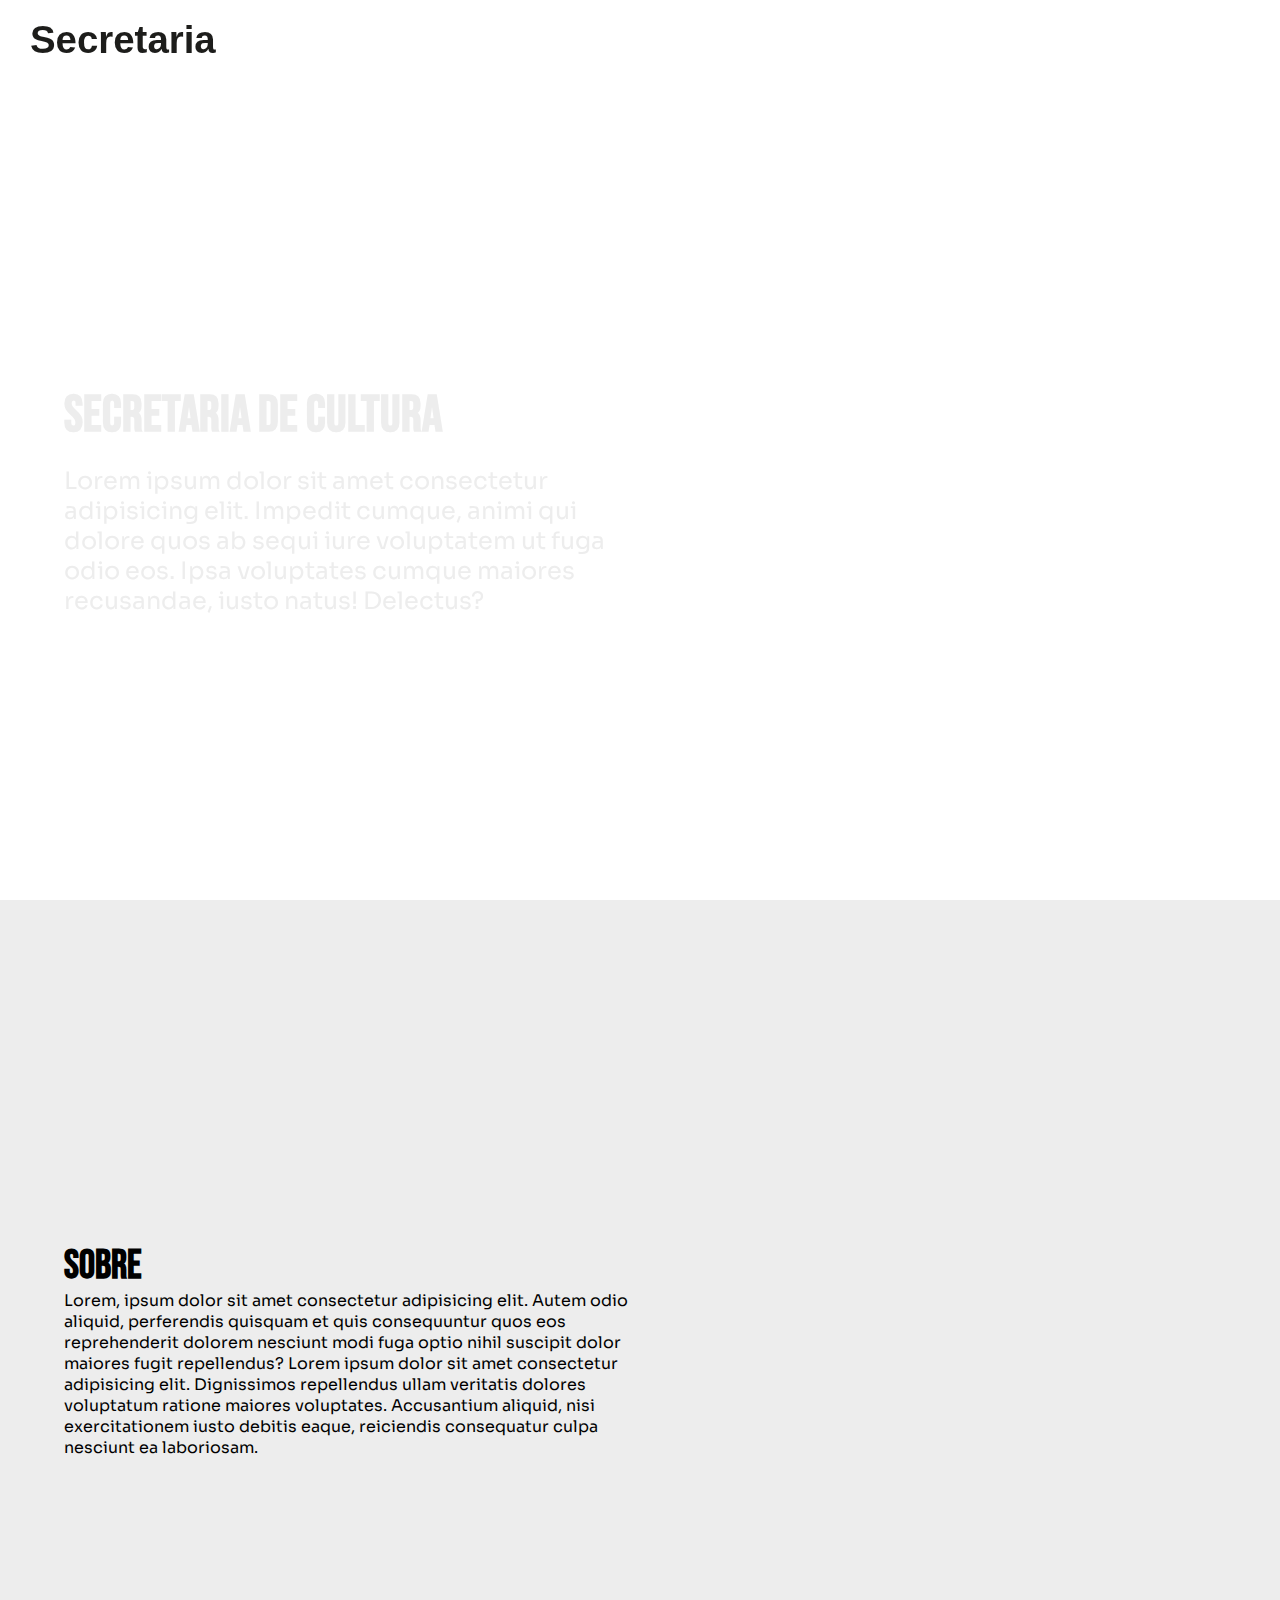
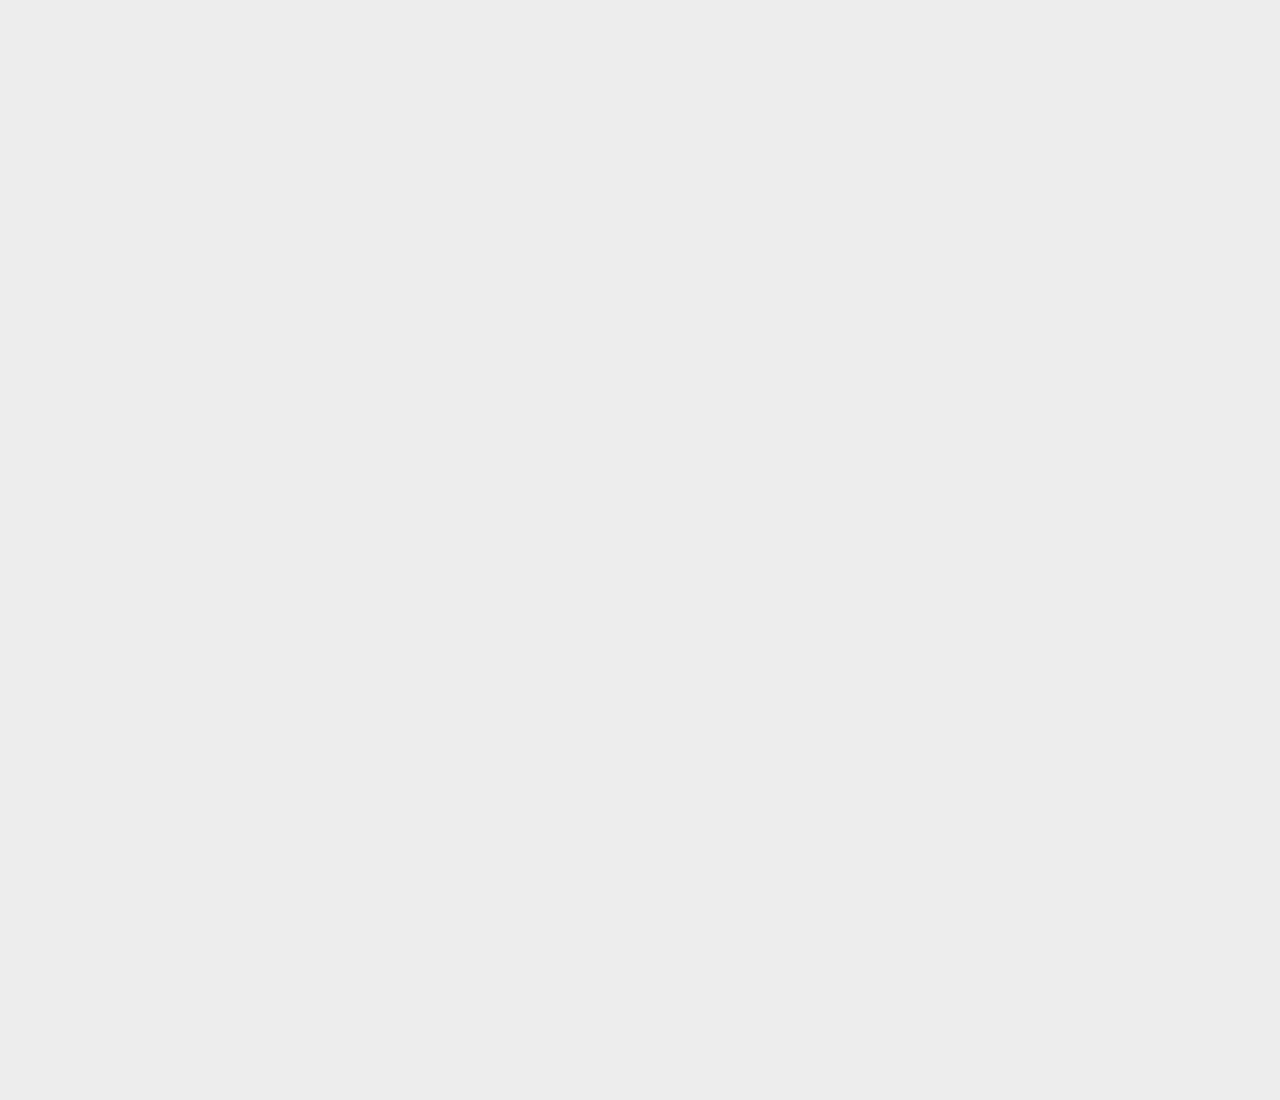
==== index.html @ 2db61798 "Add events" ====
<!DOCTYPE html>
<html lang="pt-Br">
<head>
    <meta charset="UTF-8">
    <meta name="viewport" content="width=device-width, initial-scale=1.0">
    <title>Cultura e Turismo</title>

    <!-- fontes and icon -->
    <link rel="preconnect" href="https://fonts.googleapis.com">
    <link rel="preconnect" href="https://fonts.gstatic.com" crossorigin>
    <link href="https://fonts.googleapis.com/css2?family=Bebas+Neue&display=swap" rel="stylesheet">
    <link rel="preconnect" href="https://fonts.googleapis.com">
    <link rel="preconnect" href="https://fonts.gstatic.com" crossorigin>
    <link href="https://fonts.googleapis.com/css2?family=Bebas+Neue&family=Sora:wght@100..800&display=swap" rel="stylesheet">   
    <script src="https://kit.fontawesome.com/abe42b26ac.js" crossorigin="anonymous"></script>

    <link rel="stylesheet" href="assets/css/reset.css">
    <link rel="stylesheet" href="assets/css/var.css">
    <link rel="stylesheet" href="assets/css/cover.css">
    <link rel="stylesheet" href="assets/css/info.css">
    <link rel="stylesheet" href="assets/css/event.css">
</head>
<body>
    <!-- Barra de navegação -->
    <nav id="nave-bar" class="nav-bar">
        <div class="logo-conteiner ">
            <img class="logo" src="assets/img/logo-secretaria.png" alt="">
            <span>Secretaria</span>
        </div>

        <div class="social-media">
            <a href="">
                <i class="fa-brands fa-instagram fa-2xl" style="color: #1D1D1B;"></i>
            </a>
            <a href="">
                <i class="fa-brands fa-facebook fa-2xl" style="color: #1D1D1B;"></i>
            </a>

            <a href="">
               <i class="fa-brands fa-whatsapp fa-2xl" style="color: #1D1D1B;"></i>
            </a>
        </div>
    </nav>
    
    <!-- Capa -->
    <section id="cover" class="cover-conteiner">
        <div class="cover-text">
            <h1>Secretaria de Cultura</h1>
            <p>Lorem ipsum dolor sit amet consectetur adipisicing elit. Impedit cumque, animi qui dolore quos ab sequi iure voluptatem ut fuga odio eos. Ipsa voluptates cumque maiores recusandae, iusto natus! Delectus?</p>
        </div>
    </section>

    <!-- Sobre -->

    <section id="info" class="info bg-white area-site">
        <div class="info-text">
            <h2>Sobre</h2>
            <p>Lorem, ipsum dolor sit amet consectetur adipisicing elit. Autem odio aliquid, perferendis quisquam et quis consequuntur quos eos reprehenderit dolorem nesciunt modi fuga optio nihil suscipit dolor maiores fugit repellendus? Lorem ipsum dolor sit amet consectetur adipisicing elit. Dignissimos repellendus ullam veritatis dolores voluptatum ratione maiores voluptates. Accusantium aliquid, nisi exercitationem iusto debitis eaque, reiciendis consequatur culpa nesciunt ea laboriosam.</p>
        </div>
        <div class="info-text-img">
            <img src="assets/img/info-img.jpg" alt="">
        </div>
    </section>
   
    <!-- Eventos -->
    
    <section id="event" class="event bg-white area-site">
        <div class="event-conteiner">

            <div class="img-principal" >
                <img id="img-principal" src="assets/img/break dance.jpg" alt="" class="img-event ">
            <div class="event-slide-ball">

                <i id="fa-circle-left" class="fa-solid fa-circle" style="color: #EDEDED;"></i>
                <i id="fa-circle-middle" class="fa-solid fa-circle" style="color: #E6332A;"></i>
                <i id="fa-circle-right" class="fa-solid fa-circle" style="color: #EDEDED;"></i>
            </div>
            </div>

            <div class="event-text">
                <i id="fa-arrow-left" class="fa-solid fa-arrow-left" style="color: #EDEDED;" onclick="changeEvent('left')"></i>
                <span id="event-title">Break Dance</span>
                <i id="fa-arrow-right" class="fa-solid fa-arrow-right" style="color: #EDEDED;"></i>
            </div>

            
        </div>
    </section>

    <script src="assets/scripts/script.js"></script>
</body>
</html>
---- assets/css/var.css ----
:root {
    --color-blue: #274380;
    --color-black: #1D1D1B;
    --color-yellow: #FFD700;
    --color-white: #EDEDED;
    --font-title: "Bebas Neue", sans-serif;
    --font-bold: 400;
    --fonte-p: "Sora", sans-serif;

}

.area-site {
    width: 100vw;
    max-height: 100vh;
    min-height: 100vh;
    padding-top: 100px;
}

.bg-white {
    background-color: var(--color-white);
}

.bg-dark {
    background-attachment: var(--color-blue);
}

.hidden {
    display: none;
}

/* FONTE DOS TITULOS */
.bebas-neue-regular { 
  font-family: "Bebas Neue", sans-serif;
  font-weight: 400;
  font-style: normal;
}

p {
    font-family: var(--fonte-p);
}
---- assets/css/cover.css ----
.nav-bar {
    max-width: 100vw;
    width: 100vw;

    padding: 10px;

    display: flex;
    justify-content: space-between;
    align-items: center;
    position: fixed;
    backdrop-filter: blur(5px);

    z-index: 1000;
   
}

.logo-conteiner {
    display: flex;
    justify-content: center;
    align-items: center;
    gap: 20px;
}

.logo-conteiner span {
    font: 800 clamp(1.5rem, 3vw, 3rem) sans-serif;
    color: var(--color-black);
}

.logo {
    width: auto;
    height: 60px;
    object-fit: cover;
}

.social-media {
    display: flex;
    gap: 20px;
}

.social-media a:hover {
    transform: scale(1.3);
}

.cover-conteiner {
    background-image: url("/assets/img/fundo-capa.jpg");
    background-position: center;
    background-size: cover;
    height: 100vh;
    width: 100vw;
    z-index: -10;
    padding-top: 100px;
 
    display: flex;
    flex-flow: column;
    justify-content: center;
    align-items: flex-start;

}

.cover-text {
    display: flex;
    flex-flow: column wrap;

    gap: 20px;

    width: 50%;
    padding: 0 0 0 5%;
    color: var(--color-white);
    backdrop-filter: blur(1px);
}

.cover-text h1 {
    font-size: clamp(1.5rem, 4vw, 4rem);

}

.cover-text p {
    font-size: clamp(1.5rem, 1.5vw, 4rem);
    font-weight: 400;
    width: auto;
}
---- assets/css/info.css ----
.info {
    scroll-snap-align: center;
    display: flex;
    flex-wrap: wrap;
    justify-content: center;
    align-items: center;
    gap: 3vw;

    padding: 0 5vw;
}

.info-text {
    width: 50%;
    display: flex;
    flex-flow: column wrap;
    font-size: clamp(1rem, 1vw, 4rem);
    font-weight: 400;
}

.info-text h2 {
    font-size: clamp(2.5rem, 2vw, 6rem);
}

.info-text-img {
    width: 50%;
    flex: 1 1 100px;
}

.info-text-img img{
    object-fit: fill;
    width: 100%;
    border-radius: 20px;
    box-shadow: 10px 10px 10px black;
    
}
---- assets/css/event.css ----
.event {
    display: flex;
    justify-content: center;
    align-items: center;
    flex-flow: column nowrap;
    position: relative;
}

.event-conteiner {
    width: 60vw;
    display: flex;
    justify-content: center;
    align-items: center;
    flex-flow: column nowrap;
}


.event-conteiner div > img {
    width: 100%;
    object-fit: fill;
}

.img-principal {
    display: flex;
    flex-flow: column wrap;
    justify-content: center;
    align-items: center;
}

.event-text {
    width: 70%;
    display: flex;
    justify-content: space-around;
    align-items: center;
    position: absolute;
    color: var(--color-white);
    font-size: clamp(2rem, 3vw, 5rem);
}

.event-text i:hover {
    transform: scale(1.3);
    cursor: pointer;
}

.event-slide-ball {
    position: relative;
    bottom: 50px;
}
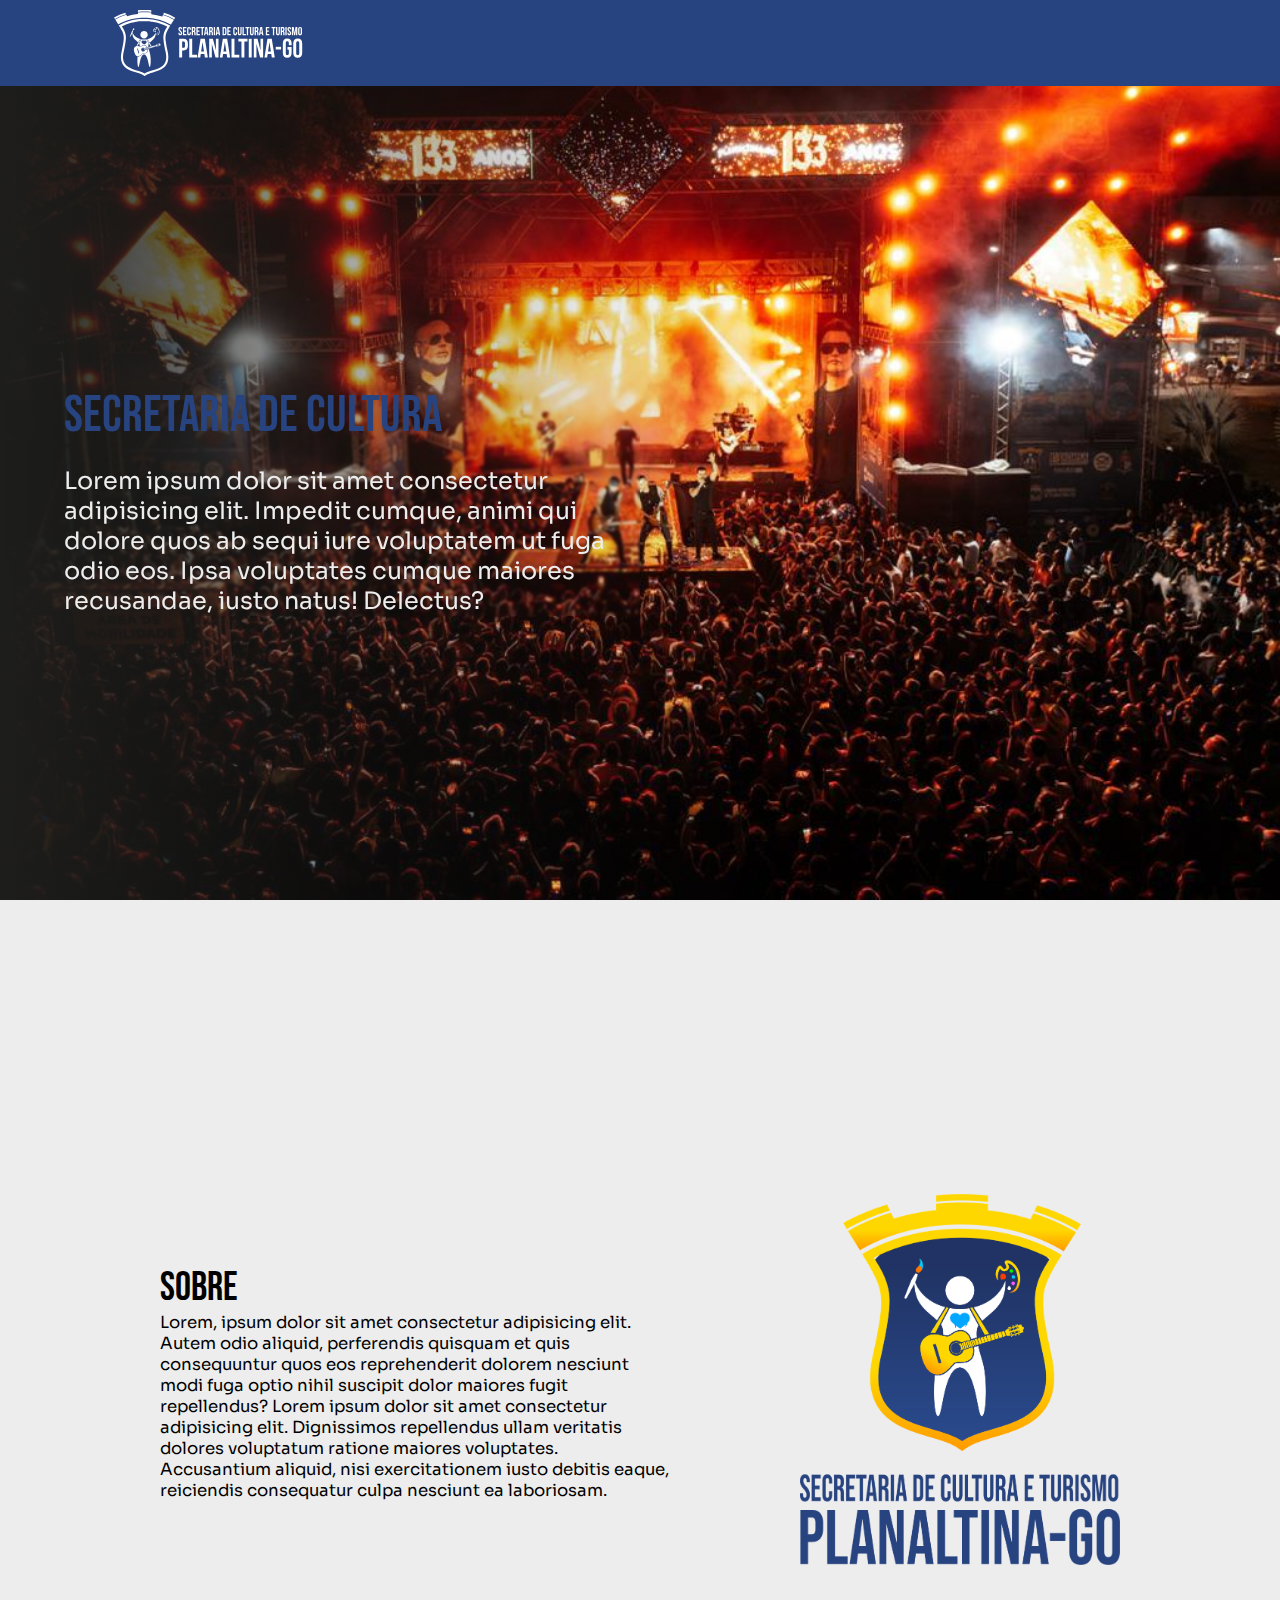
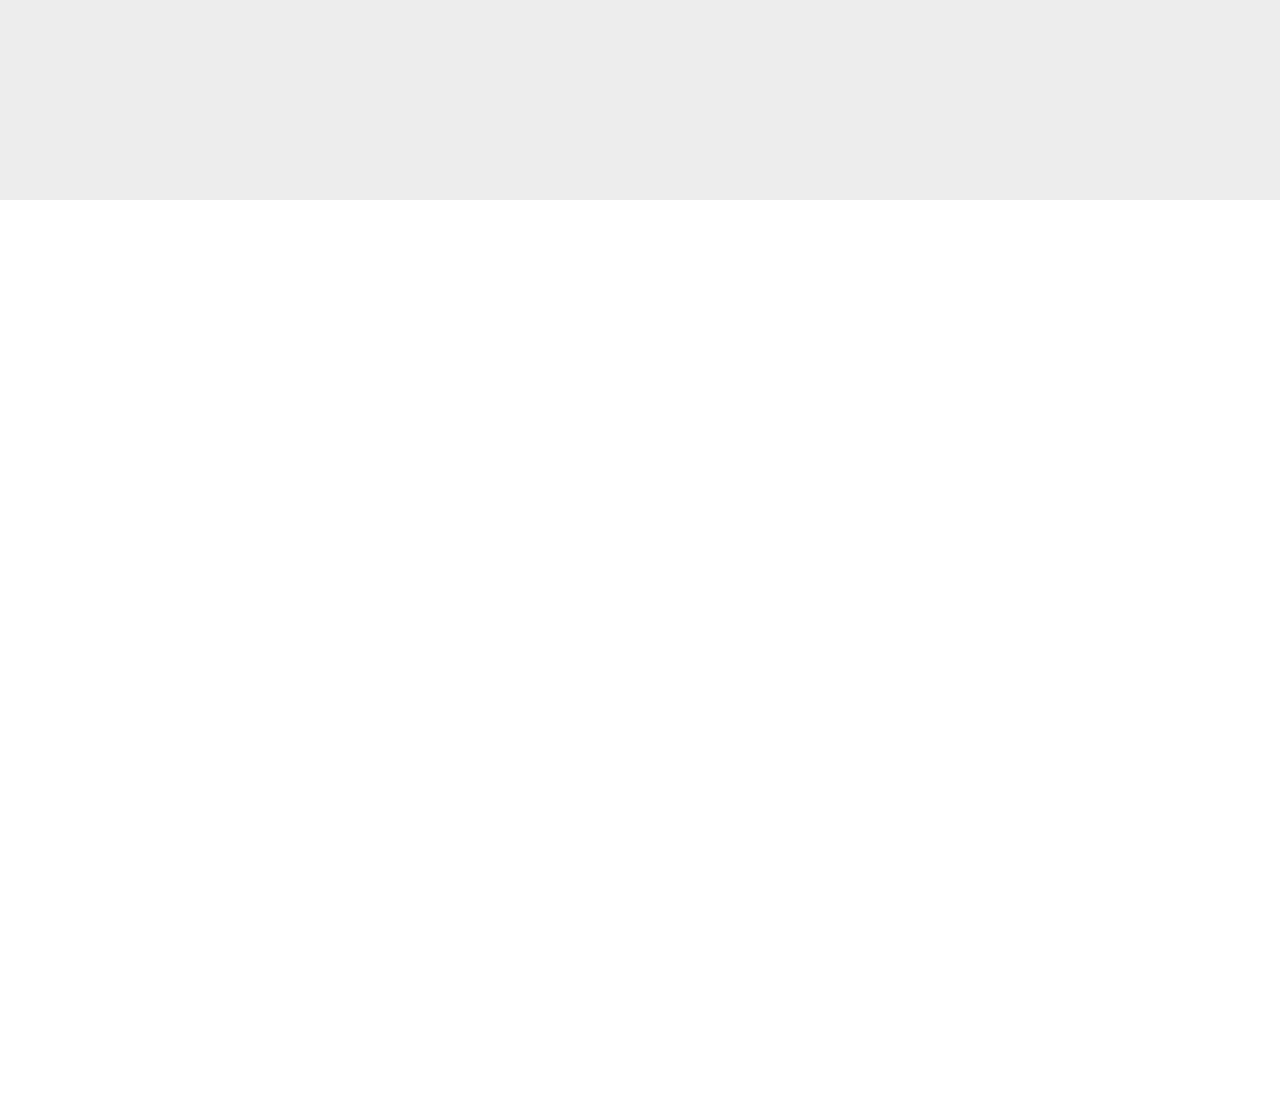
==== commit c15d01da: "add pag sobre e eventos" ====
--- a/index.html
+++ b/index.html
@@ -24,20 +24,21 @@
     <!-- Barra de navegação -->
     <nav id="nave-bar" class="nav-bar">
         <div class="logo-conteiner ">
-            <img class="logo" src="assets/img/logo-secretaria.png" alt="">
-            <span>Secretaria</span>
+            <img class="logo" src="assets/img/Logos/horizontal-Branca.svg" alt="">
         </div>
 
         <div class="social-media">
             <a href="">
-                <i class="fa-brands fa-instagram fa-2xl" style="color: #1D1D1B;"></i>
+                <i class="fa-brands fa-instagram fa-2xl" style="color: #EDEDED;"></i>
             </a>
+            
             <a href="">
-                <i class="fa-brands fa-facebook fa-2xl" style="color: #1D1D1B;"></i>
+                <i class="fa-brands fa-whatsapp fa-2xl" style="color: #EDEDED;"></i>
             </a>
 
             <a href="">
-               <i class="fa-brands fa-whatsapp fa-2xl" style="color: #1D1D1B;"></i>
+                <!-- <i class="fa-brands fa-facebook fa-2xl" style="color: #EDEDED;"></i> -->
+                <i class="fa-brands fa-facebook-f fa-2xl" style="color: #EDEDED;"></i>
             </a>
         </div>
     </nav>
@@ -58,33 +59,41 @@
             <p>Lorem, ipsum dolor sit amet consectetur adipisicing elit. Autem odio aliquid, perferendis quisquam et quis consequuntur quos eos reprehenderit dolorem nesciunt modi fuga optio nihil suscipit dolor maiores fugit repellendus? Lorem ipsum dolor sit amet consectetur adipisicing elit. Dignissimos repellendus ullam veritatis dolores voluptatum ratione maiores voluptates. Accusantium aliquid, nisi exercitationem iusto debitis eaque, reiciendis consequatur culpa nesciunt ea laboriosam.</p>
         </div>
         <div class="info-text-img">
-            <img src="assets/img/info-img.jpg" alt="">
+            <img src="assets/img/Logos/LOGO-SEC-DE-E-CULTURA.png" alt="">
         </div>
     </section>
    
     <!-- Eventos -->
     
-    <section id="event" class="event bg-white area-site">
+    <section id="event" class="event area-site">
+
         <div class="event-conteiner">
+        
+            <!-- <h2 class="event-title">Eventos</h2> -->
+
+            <div class="img-sombra" ></div>
 
             <div class="img-principal" >
+
                 <img id="img-principal" src="assets/img/break dance.jpg" alt="" class="img-event ">
-            <div class="event-slide-ball">
 
+                <div class="event-text">
+                    <i id="fa-arrow-left" class="fa-solid fa-caret-left fa-xl" style="color: #EDEDED;" onclick="changeEvent('left')"></i>
+                    <!-- <span id="event-title">Breakdance</span> -->
+                    <i id="fa-arrow-right" class="fa-solid fa-caret-right fa-xl" style="color: #EDEDED;"></i>
+                </div>
+            </div>
+
+            <div class="img-sombra" ></div>
+
+            <div id="event-slide-ball" class="event-slide-ball">
                 <i id="fa-circle-left" class="fa-solid fa-circle" style="color: #EDEDED;"></i>
-                <i id="fa-circle-middle" class="fa-solid fa-circle" style="color: #E6332A;"></i>
+                <i id="fa-circle-middle" class="fa-solid fa-circle" style="color: #FFD700;"></i>
                 <i id="fa-circle-right" class="fa-solid fa-circle" style="color: #EDEDED;"></i>
             </div>
-            </div>
 
-            <div class="event-text">
-                <i id="fa-arrow-left" class="fa-solid fa-arrow-left" style="color: #EDEDED;" onclick="changeEvent('left')"></i>
-                <span id="event-title">Break Dance</span>
-                <i id="fa-arrow-right" class="fa-solid fa-arrow-right" style="color: #EDEDED;"></i>
-            </div>
+        </div>
 
-            
-        </div>
     </section>
 
     <script src="assets/scripts/script.js"></script>
--- a/assets/css/var.css
+++ b/assets/css/var.css
@@ -11,9 +11,8 @@
 
 .area-site {
     width: 100vw;
-    max-height: 100vh;
     min-height: 100vh;
-    padding-top: 100px;
+    padding-top: 5vw;
 }
 
 .bg-white {
@@ -21,11 +20,11 @@
 }
 
 .bg-dark {
-    background-attachment: var(--color-blue);
+    background-color: var(--color-blue);
 }
 
 .hidden {
-    display: none;
+    visibility: hidden;
 }
 
 /* FONTE DOS TITULOS */
--- a/assets/css/cover.css
+++ b/assets/css/cover.css
@@ -2,15 +2,16 @@
     max-width: 100vw;
     width: 100vw;
 
-    padding: 10px;
+    padding: 10px 50px;
 
     display: flex;
     justify-content: space-between;
     align-items: center;
     position: fixed;
-    backdrop-filter: blur(5px);
+    background-color: var(--color-blue);
 
     z-index: 1000;
+
    
 }
 
@@ -19,22 +20,19 @@
     justify-content: center;
     align-items: center;
     gap: 20px;
-}
-
-.logo-conteiner span {
-    font: 800 clamp(1.5rem, 3vw, 3rem) sans-serif;
-    color: var(--color-black);
+    padding-left: 5vw;
 }
 
 .logo {
-    width: auto;
-    height: 60px;
+    width: 15vw;
+    min-width: 10rem;
     object-fit: cover;
 }
 
 .social-media {
     display: flex;
     gap: 20px;
+    color: var(--color-white);
 }
 
 .social-media a:hover {
@@ -42,9 +40,11 @@
 }
 
 .cover-conteiner {
-    background-image: url("/assets/img/fundo-capa.jpg");
+    background-image: linear-gradient(90deg, rgba(29,29,27,1) 0%, rgba(29,29,27,0.335171568627451) 30%, rgba(29,29,27,0.1110819327731093) 45%, rgba(29,29,27,0) 60%, rgba(29,29,27,0) 100%),
+    url('/assets/img/fundo-cover.jpeg');
     background-position: center;
     background-size: cover;
+
     height: 100vh;
     width: 100vw;
     z-index: -10;
@@ -67,10 +67,15 @@
     padding: 0 0 0 5%;
     color: var(--color-white);
     backdrop-filter: blur(1px);
+
+
 }
 
 .cover-text h1 {
     font-size: clamp(1.5rem, 4vw, 4rem);
+    color: var(--color-blue);
+    font-weight: normal;
+
 
 }
 
--- a/assets/css/info.css
+++ b/assets/css/info.css
@@ -1,35 +1,34 @@
 .info {
     scroll-snap-align: center;
+
     display: flex;
     flex-wrap: wrap;
     justify-content: center;
     align-items: center;
-    gap: 3vw;
+    gap: 10vw;
 
-    padding: 0 5vw;
+    padding: inherit 3vw 0 3vw;
 }
 
 .info-text {
-    width: 50%;
+    width: 40%;
     display: flex;
     flex-flow: column wrap;
-    font-size: clamp(1rem, 1vw, 4rem);
+    font-size: clamp(1rem, 1.3vw, 4rem);
     font-weight: 400;
 }
 
 .info-text h2 {
-    font-size: clamp(2.5rem, 2vw, 6rem);
+    font-size: clamp(2.5rem, 3vw, 6rem);
+    font-weight: normal;
 }
 
 .info-text-img {
-    width: 50%;
-    flex: 1 1 100px;
+    width: 25%;
 }
 
 .info-text-img img{
-    object-fit: fill;
     width: 100%;
-    border-radius: 20px;
-    box-shadow: 10px 10px 10px black;
+    object-fit: cover;
     
 }--- a/assets/css/event.css
+++ b/assets/css/event.css
@@ -8,17 +8,32 @@
 }
 
 .event-conteiner {
-    width: 60vw;
+    padding: 1vw 5vw 0 5vw;
+    width: 80%;
+
+    position: relative;
     display: flex;
     justify-content: center;
     align-items: center;
     flex-flow: column nowrap;
+
+    object-fit: 16/9;
+    
+
+
 }
 
 
 .event-conteiner div > img {
     width: 100%;
     object-fit: fill;
+    border-radius: 20px;
+    z-index: -1;
+
+}
+
+.event-title {
+    font-size: clamp(2rem, 4vw, 5rem);
 }
 
 .img-principal {
@@ -26,16 +41,32 @@
     flex-flow: column wrap;
     justify-content: center;
     align-items: center;
+    position: relative;
+
+    object-fit: fill;
+    max-height: 80vh;
+    overflow: hidden;
+    border-radius: 20px;
+
 }
 
+
+
 .event-text {
-    width: 70%;
+    width: 100%;
+    margin: 30px;
+    padding: 20px;
+
     display: flex;
-    justify-content: space-around;
+    justify-content: space-between;
     align-items: center;
     position: absolute;
+
     color: var(--color-white);
     font-size: clamp(2rem, 3vw, 5rem);
+
+
+
 }
 
 .event-text i:hover {
@@ -44,6 +75,7 @@
 }
 
 .event-slide-ball {
-    position: relative;
+    position: absolute;
     bottom: 50px;
+    z-index: 2;
 }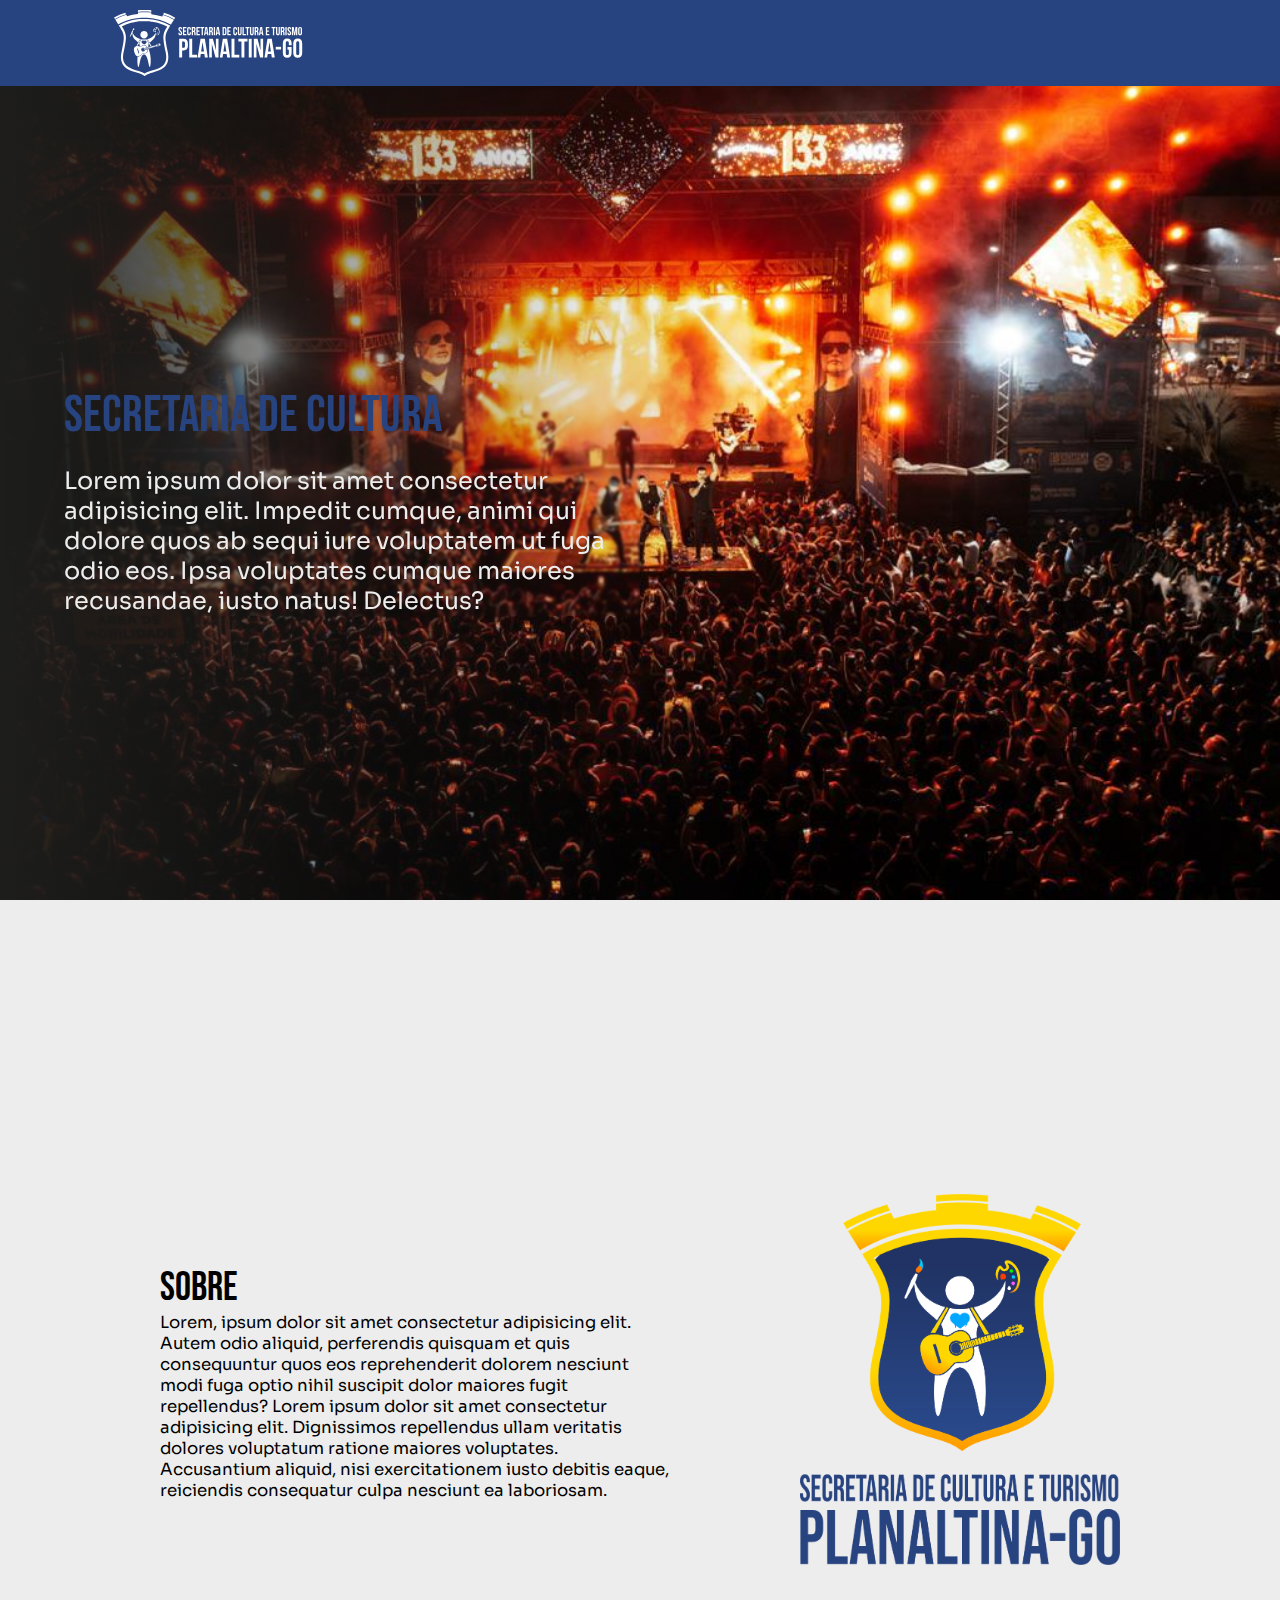
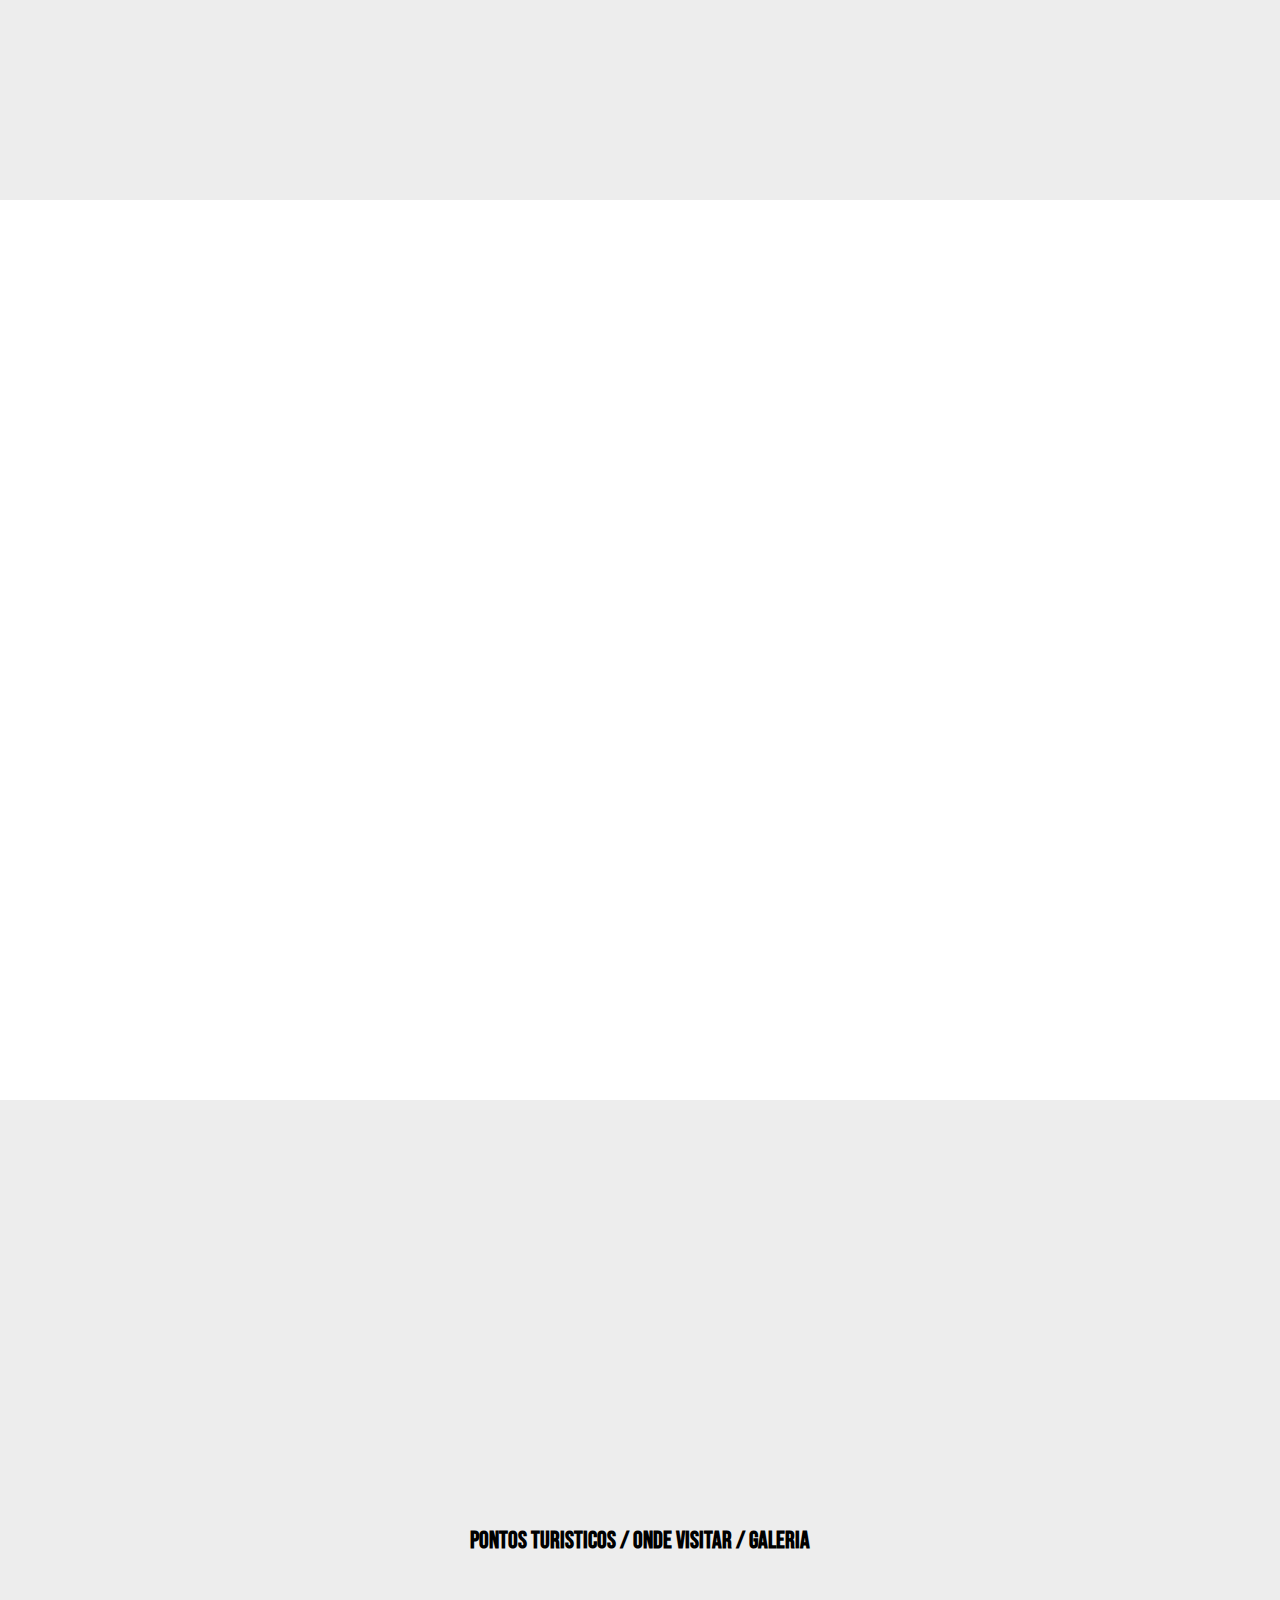
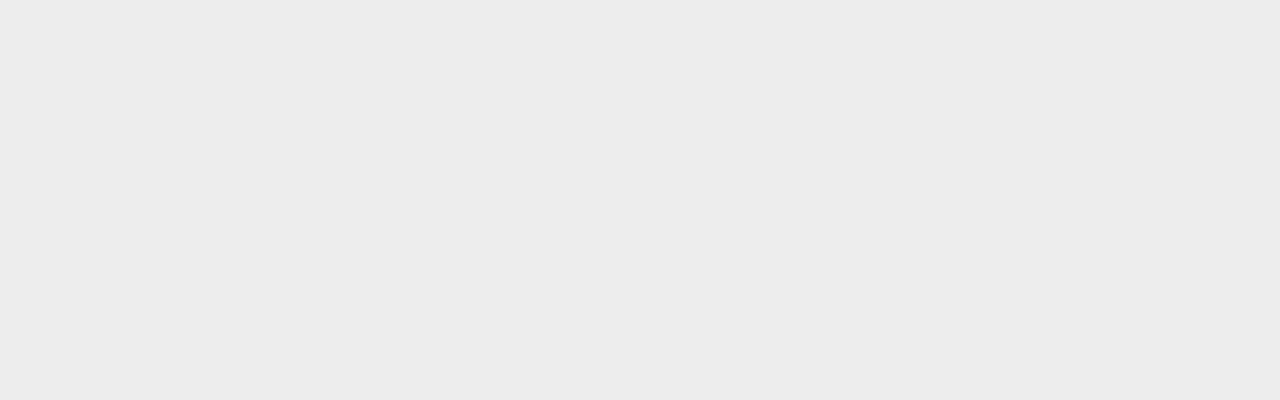
==== commit ac851815: "Add page gallery" ====
--- a/index.html
+++ b/index.html
@@ -19,11 +19,13 @@
     <link rel="stylesheet" href="assets/css/cover.css">
     <link rel="stylesheet" href="assets/css/info.css">
     <link rel="stylesheet" href="assets/css/event.css">
+    <link rel="stylesheet" href="assets/css/gallery.css">
+
 </head>
 <body>
     <!-- Barra de navegação -->
     <nav id="nave-bar" class="nav-bar">
-        <div class="logo-conteiner ">
+        <div class="logo-container ">
             <img class="logo" src="assets/img/Logos/horizontal-Branca.svg" alt="">
         </div>
 
@@ -44,7 +46,7 @@
     </nav>
     
     <!-- Capa -->
-    <section id="cover" class="cover-conteiner">
+    <section id="cover" class="cover-container area-site">
         <div class="cover-text">
             <h1>Secretaria de Cultura</h1>
             <p>Lorem ipsum dolor sit amet consectetur adipisicing elit. Impedit cumque, animi qui dolore quos ab sequi iure voluptatem ut fuga odio eos. Ipsa voluptates cumque maiores recusandae, iusto natus! Delectus?</p>
@@ -67,7 +69,7 @@
     
     <section id="event" class="event area-site">
 
-        <div class="event-conteiner">
+        <div class="event-container">
         
             <!-- <h2 class="event-title">Eventos</h2> -->
 
@@ -75,11 +77,10 @@
 
             <div class="img-principal" >
 
-                <img id="img-principal" src="assets/img/break dance.jpg" alt="" class="img-event ">
+                <img id="img-principal" src="https://images.pexels.com/photos/2820896/pexels-photo-2820896.jpeg?auto=compress&cs=tinysrgb&w=1260&h=750&dpr=1" alt="" class="img-event ">
 
                 <div class="event-text">
-                    <i id="fa-arrow-left" class="fa-solid fa-caret-left fa-xl" style="color: #EDEDED;" onclick="changeEvent('left')"></i>
-                    <!-- <span id="event-title">Breakdance</span> -->
+                    <i id="fa-arrow-left" class="fa-solid fa-caret-left fa-xl" style="color: #EDEDED;"></i>
                     <i id="fa-arrow-right" class="fa-solid fa-caret-right fa-xl" style="color: #EDEDED;"></i>
                 </div>
             </div>
@@ -96,6 +97,33 @@
 
     </section>
 
+    <!-- Pontos Turisticos / Galeria -->
+
+    <section id="gallery" class="gallery area-site bg-white">
+        <h2>Pontos Turisticos / Onde Visitar / Galeria</h2>
+        <div id="gallery-details" class="gallery-details">    
+            
+            <img id="details-img" class="details-img" src="assets/img/gallery/lagoa.png" alt="">
+
+            <div>
+                <div class="details-info-container">
+                    <h3 id="details-title">Lugar</h3>
+                    <p id="details-info">Lorem ipsum dolor sit amet consectetur adipisicing elit. Est hic aut doloremque, omnis sit iure veniam porro libero inventore assumenda dolorum facilis sequi, animi ipsa? Non officia dolores ratione hic?</p>            
+                </div>
+                <div>
+                    <img id="details-map" class="details-map" src="assets/img/secretaria-maps.png" alt="">
+                </div>
+            </div>
+
+        </div>
+        <div class="gallery-container">
+            <div class="gallery-img">
+                <img src="" alt="">
+
+            </div>
+        </div>
+    </section>
+
     <script src="assets/scripts/script.js"></script>
 </body>
 </html>--- a/assets/css/var.css
+++ b/assets/css/var.css
@@ -13,6 +13,8 @@
     width: 100vw;
     min-height: 100vh;
     padding-top: 5vw;
+    scroll-snap-align: center;   
+
 }
 
 .bg-white {
@@ -27,6 +29,10 @@
     visibility: hidden;
 }
 
+.display-none {
+    display: none;
+}
+
 /* FONTE DOS TITULOS */
 .bebas-neue-regular { 
   font-family: "Bebas Neue", sans-serif;
--- a/assets/css/cover.css
+++ b/assets/css/cover.css
@@ -15,7 +15,7 @@
    
 }
 
-.logo-conteiner {
+.logo-container {
     display: flex;
     justify-content: center;
     align-items: center;
@@ -39,7 +39,7 @@
     transform: scale(1.3);
 }
 
-.cover-conteiner {
+.cover-container {
     background-image: linear-gradient(90deg, rgba(29,29,27,1) 0%, rgba(29,29,27,0.335171568627451) 30%, rgba(29,29,27,0.1110819327731093) 45%, rgba(29,29,27,0) 60%, rgba(29,29,27,0) 100%),
     url('/assets/img/fundo-cover.jpeg');
     background-position: center;
--- a/assets/css/info.css
+++ b/assets/css/info.css
@@ -1,5 +1,4 @@
 .info {
-    scroll-snap-align: center;
 
     display: flex;
     flex-wrap: wrap;
--- a/assets/css/event.css
+++ b/assets/css/event.css
@@ -7,7 +7,7 @@
     position: relative;
 }
 
-.event-conteiner {
+.event-container {
     padding: 1vw 5vw 0 5vw;
     width: 80%;
 
@@ -24,7 +24,7 @@
 }
 
 
-.event-conteiner div > img {
+.event-container div > img {
     width: 100%;
     object-fit: fill;
     border-radius: 20px;
--- a/assets/css/gallery.css
+++ b/assets/css/gallery.css
@@ -0,0 +1,56 @@
+.gallery {
+    display: flex;
+    flex-direction: column;
+    justify-content: center;
+    align-items: center;
+
+    padding: 5vw;
+    position: relative  ;
+    
+}
+.gallery-details {
+    display: none;
+    margin-top: 2vw;
+    width: 50vw;
+    max-height: 70vh;
+    position: absolute;
+    z-index: 20000;
+    border: 1px solid red;
+    
+}
+
+.gallery-details div {
+    display: flex;
+    align-items: start;
+}
+
+.details-img {
+    width: 100%;
+    height: 60%;
+    object-fit: cover;
+
+}
+
+.details-info-container {
+    padding: 1vw 2vw;
+    color: gray;
+    display: flex;
+    flex-direction: column;
+    height: 70%;
+}
+
+.details-info-container h3{
+    color: var(--color-blue);
+}
+
+.details-map {
+    width: 100%;
+    height: 100%;
+    object-fit: cover;
+}
+
+.gallery-container {
+    width: 100%;
+    height: 20px;
+}
+
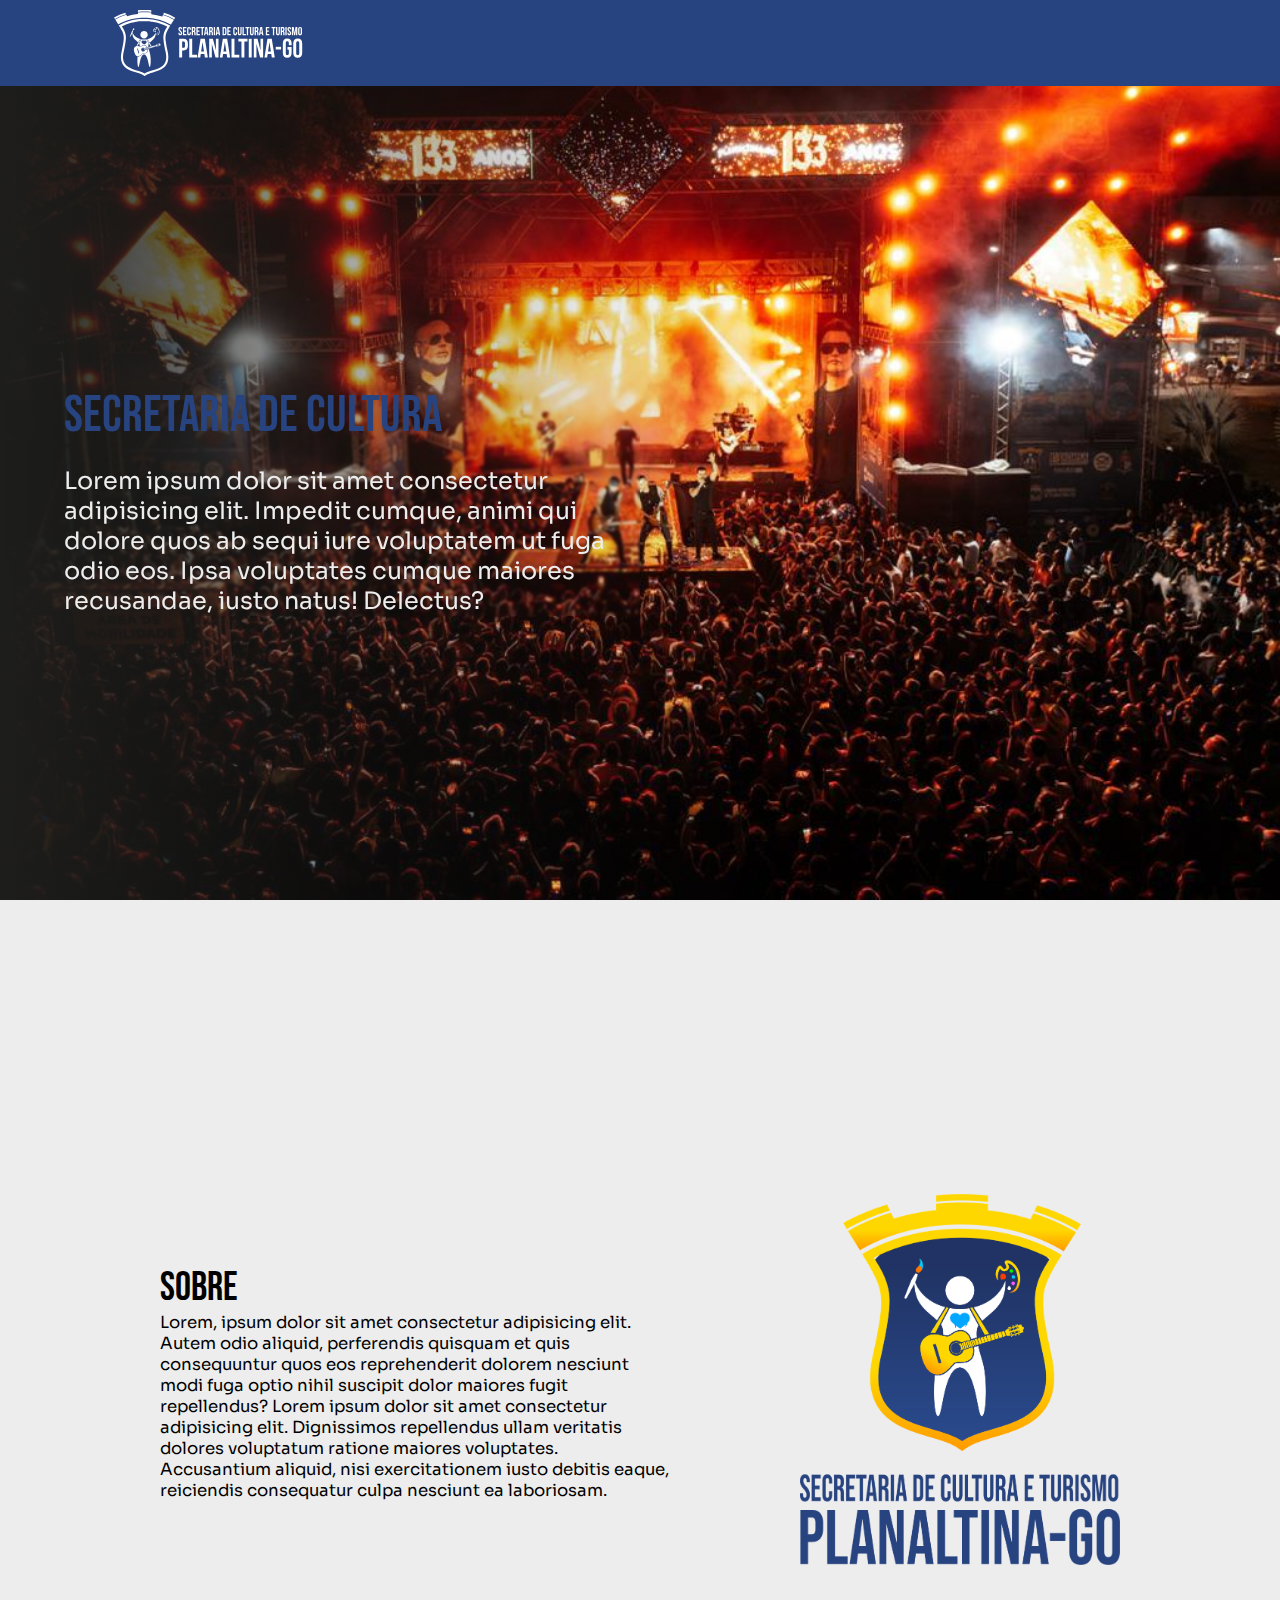
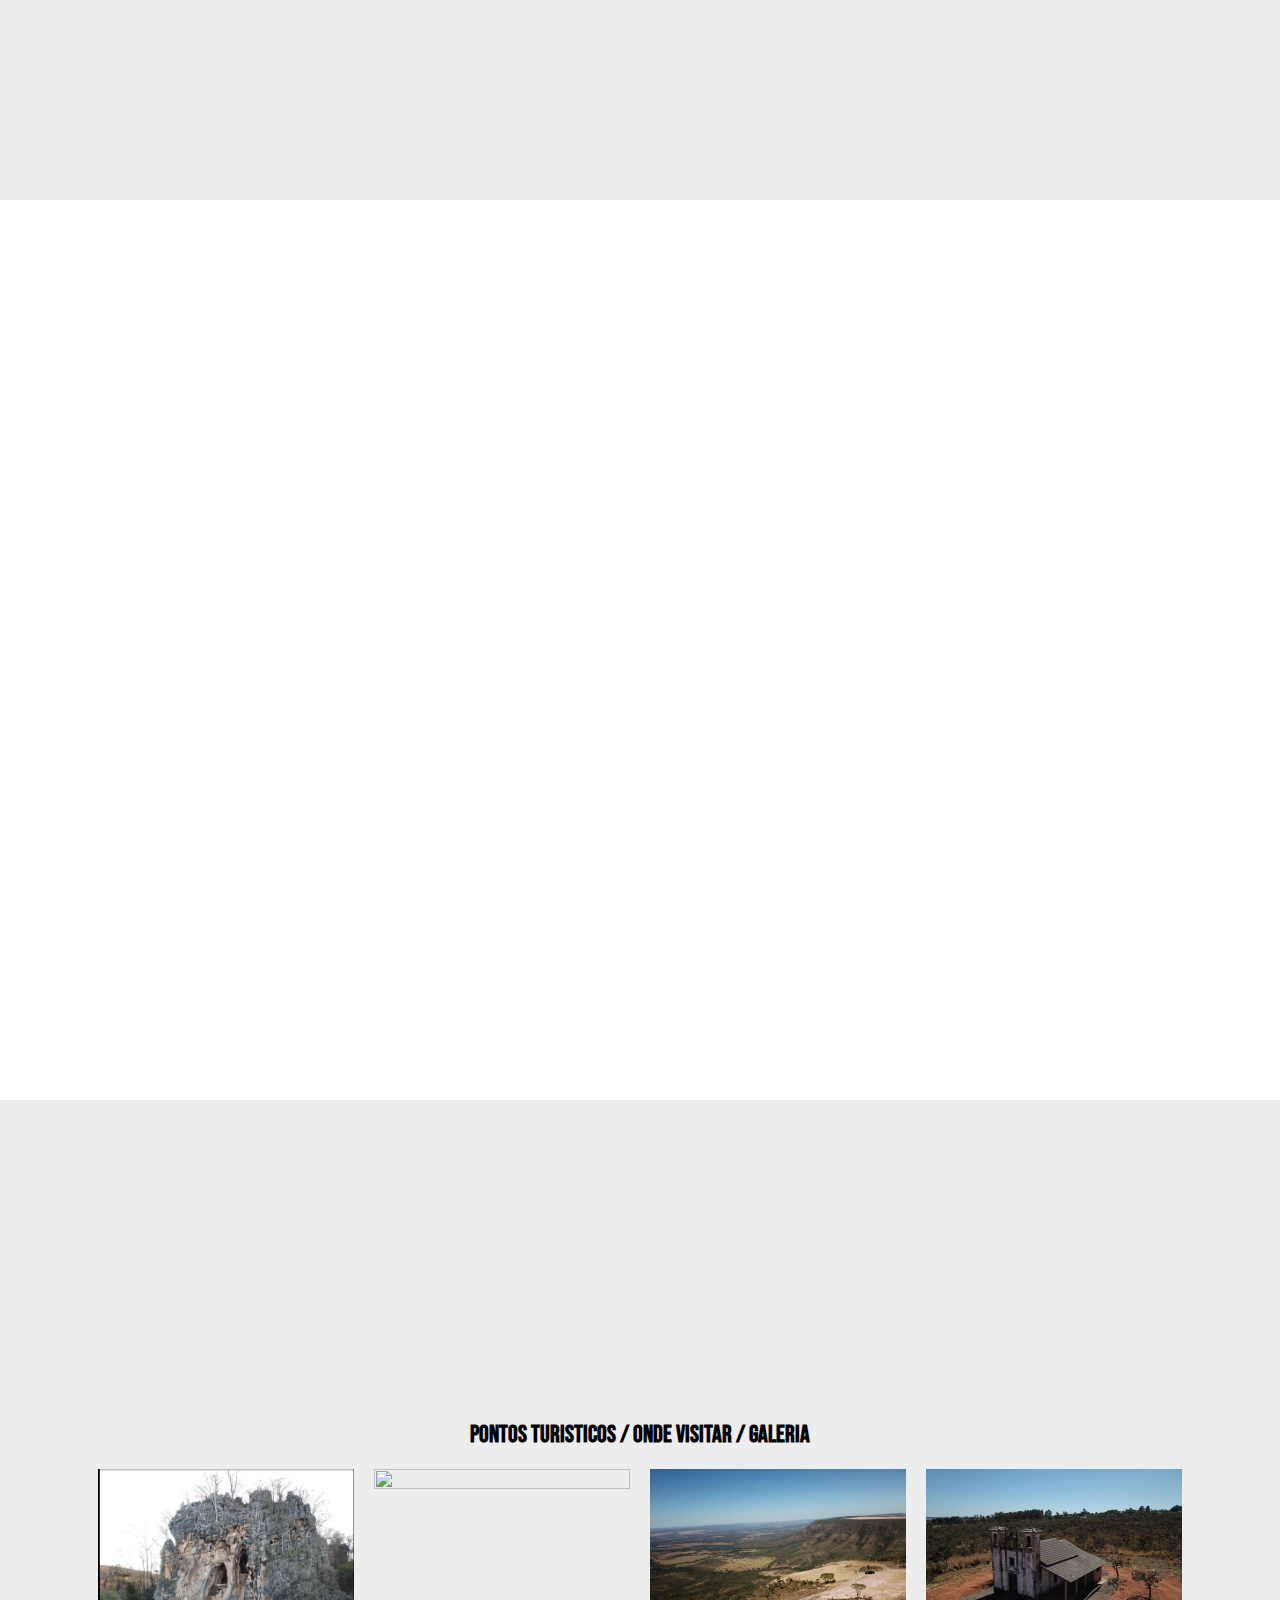
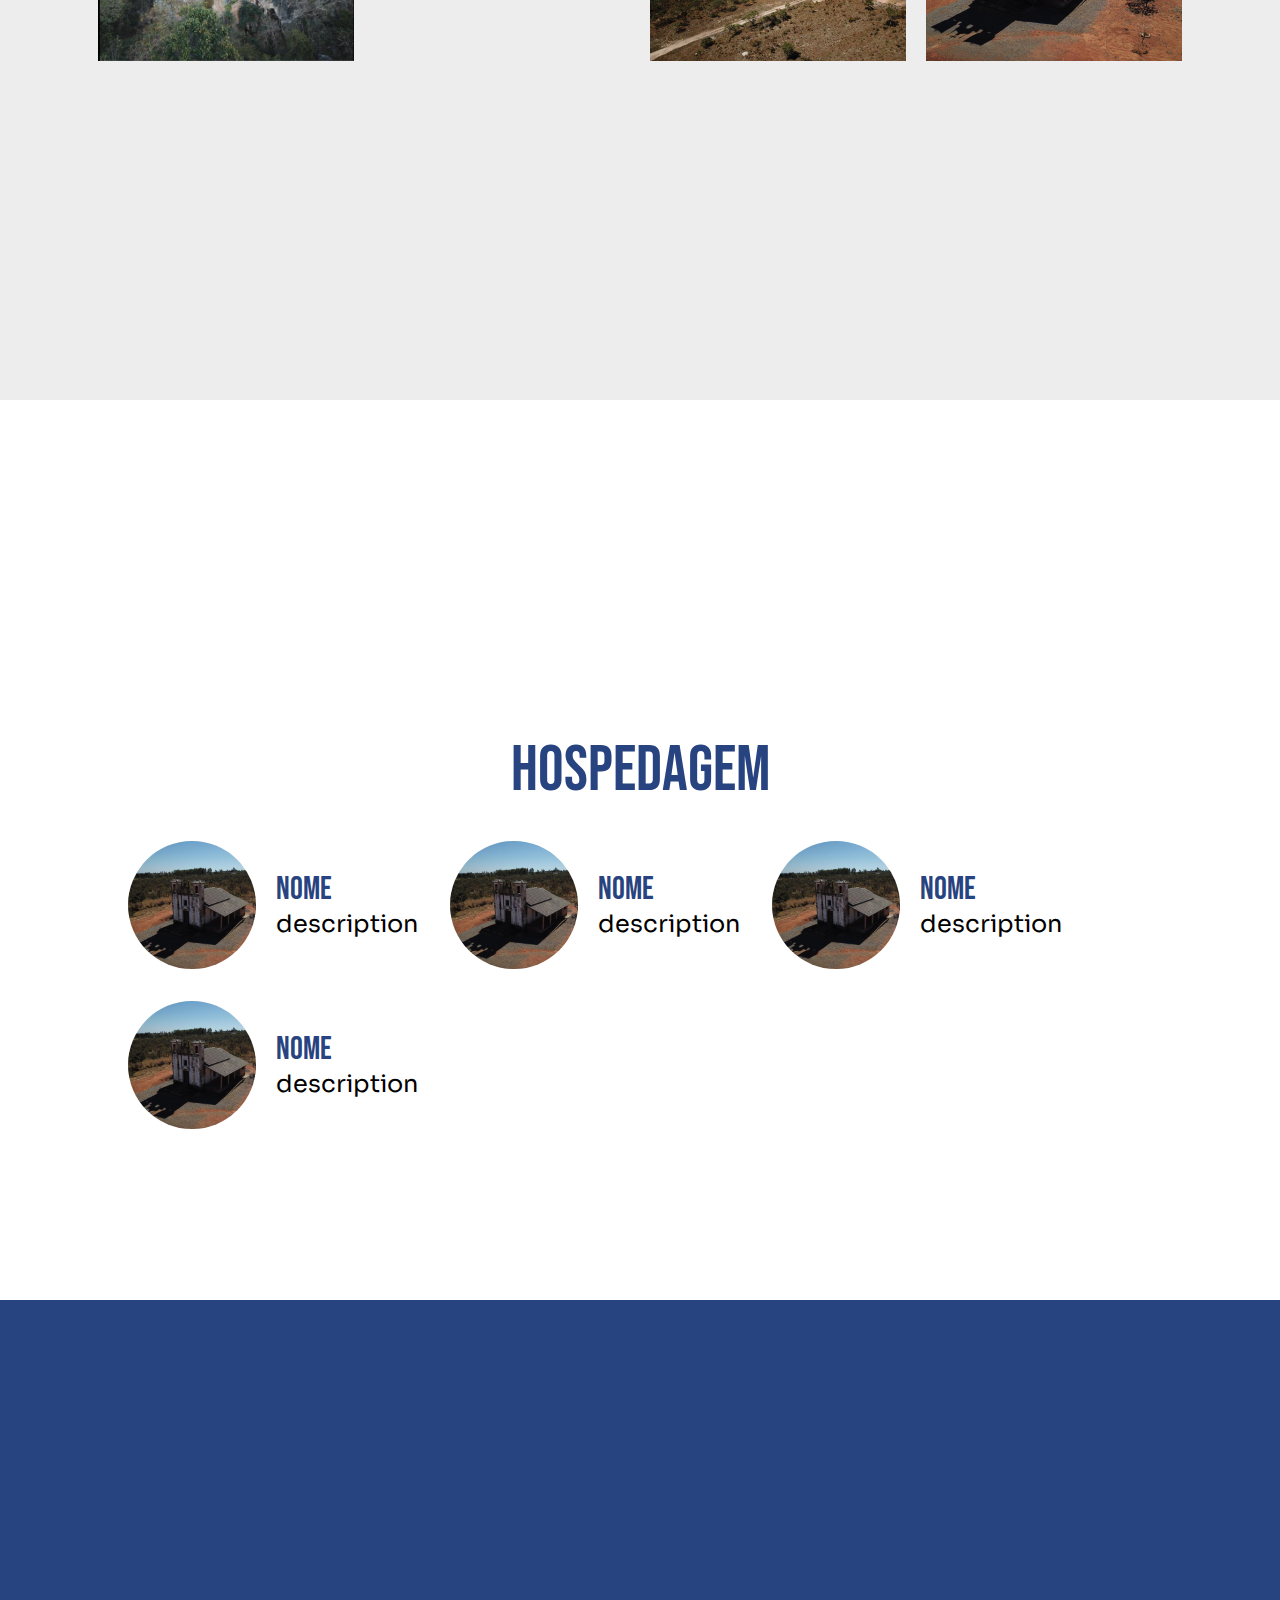
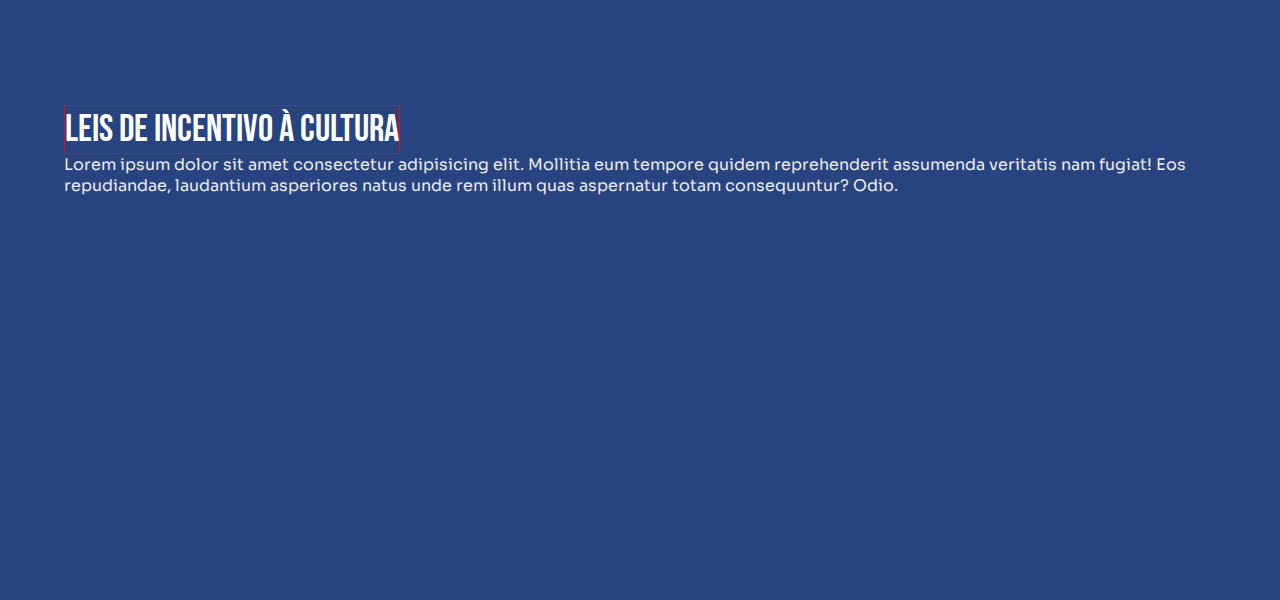
==== commit 8c01c2bd: "Add page host and laws" ====
--- a/index.html
+++ b/index.html
@@ -20,6 +20,7 @@
     <link rel="stylesheet" href="assets/css/info.css">
     <link rel="stylesheet" href="assets/css/event.css">
     <link rel="stylesheet" href="assets/css/gallery.css">
+    <link rel="stylesheet" href="assets/css/host-laws.css">
 
 </head>
 <body>
@@ -71,8 +72,6 @@
 
         <div class="event-container">
         
-            <!-- <h2 class="event-title">Eventos</h2> -->
-
             <div class="img-sombra" ></div>
 
             <div class="img-principal" >
@@ -98,10 +97,15 @@
     </section>
 
     <!-- Pontos Turisticos / Galeria -->
+    
 
     <section id="gallery" class="gallery area-site bg-white">
+
         <h2>Pontos Turisticos / Onde Visitar / Galeria</h2>
+
+        <!-- essa div vai ficar oculta -->
         <div id="gallery-details" class="gallery-details">    
+            <i  class="fa-solid fa-xmark fa-xl close" onclick="closeDetails()"></i>
             
             <img id="details-img" class="details-img" src="assets/img/gallery/lagoa.png" alt="">
 
@@ -116,13 +120,86 @@
             </div>
 
         </div>
-        <div class="gallery-container">
-            <div class="gallery-img">
-                <img src="" alt="">
-
-            </div>
-        </div>
-    </section>
+
+        <div id="gallery-container" class="gallery-container">
+            
+        </div>
+    </section>
+
+    <section id="host" class="host area-site">
+
+        <div id="host-details" class="host-details">    
+            
+            <img id="host-img" class="host-img" src="assets/img/gallery/lagoa.png" alt="">
+
+            <div>
+                <div class="host-info-container">
+                    <h3 id="host-title">Lugar</h3>
+                    <p id="host-info">Lorem ipsum dolor sit amet consectetur adipisicing elit. Est hic aut doloremque, omnis sit iure veniam porro libero inventore assumenda dolorum facilis sequi, animi ipsa? Non officia dolores ratione hic?</p>            
+                </div>
+                <div>
+                    <img id="host-map" class="host-map" src="assets/img/secretaria-maps.png" alt="">
+                </div>
+            </div>
+
+        </div>
+
+
+        <div class="host-container-host" >
+            <h3>Hospedagem</h3>
+
+            <div class="host-container">
+
+                <div class="host-preview">
+                    <div class="host-preview-img">
+                        <img src="assets/img/gallery/igreja.jpeg" alt="" onclick="openHost('4')">
+                    </div>
+                    <div>
+                        <h4>Nome</h4>
+                        <p>description</p>
+                    </div>
+                </div>
+                
+                <div class="host-preview">
+                    <div class="host-preview-img">
+                        <img src="assets/img/gallery/igreja.jpeg" alt="">
+                    </div>
+                    <div>
+                        <h4>Nome</h4>
+                        <p>description</p>
+                    </div>
+                </div>
+
+                <div class="host-preview">
+                    <div class="host-preview-img">
+                        <img src="assets/img/gallery/igreja.jpeg" alt="">
+                    </div>
+                    <div>
+                        <h4>Nome</h4>
+                        <p>description</p>
+                    </div>
+                </div>
+
+                <div class="host-preview">
+                    <div class="host-preview-img">
+                        <img src="assets/img/gallery/igreja.jpeg" alt="">
+                    </div>
+                    <div>
+                        <h4>Nome</h4>
+                        <p>description</p>
+                    </div>
+                </div>
+
+            </div>
+        </section>
+
+
+        <section class="laws area-site bg-blue">
+
+            <h3>Leis de incentivo à cultura</h3>
+            <p>Lorem ipsum dolor sit amet consectetur adipisicing elit. Mollitia eum tempore quidem reprehenderit assumenda veritatis nam fugiat! Eos repudiandae, laudantium asperiores natus unde rem illum quas aspernatur totam consequuntur? Odio.</p>
+
+        </section>
 
     <script src="assets/scripts/script.js"></script>
 </body>
--- a/assets/css/var.css
+++ b/assets/css/var.css
@@ -3,6 +3,7 @@
     --color-black: #1D1D1B;
     --color-yellow: #FFD700;
     --color-white: #EDEDED;
+    --color-red: #E6332A;
     --font-title: "Bebas Neue", sans-serif;
     --font-bold: 400;
     --fonte-p: "Sora", sans-serif;
@@ -10,7 +11,7 @@
 }
 
 .area-site {
-    width: 100vw;
+    max-width: 100vw;
     min-height: 100vh;
     padding-top: 5vw;
     scroll-snap-align: center;   
@@ -21,12 +22,13 @@
     background-color: var(--color-white);
 }
 
-.bg-dark {
+.bg-blue {
     background-color: var(--color-blue);
 }
 
 .hidden {
     visibility: hidden;
+
 }
 
 .display-none {
--- a/assets/css/event.css
+++ b/assets/css/event.css
@@ -72,10 +72,20 @@
 .event-text i:hover {
     transform: scale(1.3);
     cursor: pointer;
+    text-shadow: 10px 2px 5px var(--color-blue);
+
+}
+
+#fa-arrow-left:hover {
+    text-shadow: -10px 2px 5px var(--color-blue);
 }
 
 .event-slide-ball {
     position: absolute;
     bottom: 50px;
     z-index: 2;
+}
+
+.event-slide-ball i {
+    text-shadow: 3px 3px black;
 }--- a/assets/css/gallery.css
+++ b/assets/css/gallery.css
@@ -6,17 +6,38 @@
 
     padding: 5vw;
     position: relative  ;
+}
+
+.close {
+    position: absolute;
+    top: 20px;
+    right: 20px;
+    color: black;
+    animation: all linear 300ms ease;
+}
+
+
+.close:hover {
+    cursor: pointer;
+    transform: scale(1.2);    
+    color: #E6332A;;
     
 }
+
 .gallery-details {
     display: none;
+    flex-direction: column;
+
     margin-top: 2vw;
     width: 50vw;
     max-height: 70vh;
+    
     position: absolute;
     z-index: 20000;
-    border: 1px solid red;
-    
+    border-radius: 20px;
+
+    overflow: hidden;
+
 }
 
 .gallery-details div {
@@ -26,8 +47,10 @@
 
 .details-img {
     width: 100%;
-    height: 60%;
+    height: 50vh;
     object-fit: cover;
+    border: 1px solid blue;
+    
 
 }
 
@@ -50,7 +73,34 @@
 }
 
 .gallery-container {
+    display: flex;
+    flex-flow: row wrap;
+    justify-content: center;
+    align-items: center;
     width: 100%;
-    height: 20px;
+    padding: 20px;
+    gap: 20px;
 }
 
+.gallery-field {
+    height: 100%;
+    aspect-ratio: 4/3;
+}
+
+.gallery-img {
+    width: 20vw;
+    display: flex;
+    justify-content: center;
+    align-items: center;
+}
+
+
+.gallery-img img {
+    width: 100%;
+    object-fit: cover;
+    aspect-ratio: 4/3;
+
+}
+
+
+
--- a/assets/css/host-laws.css
+++ b/assets/css/host-laws.css
@@ -0,0 +1,100 @@
+.host-details {
+    display: none;
+    flex-direction: column;
+
+    margin-top: 2vw;
+    width: 50vw;
+    max-height: 70vh;
+    
+    position: absolute;
+    z-index: 20000;
+    border: 1px solid red;
+    border-radius: 20px;
+
+    overflow: hidden;
+
+
+}
+
+.host {
+    padding-top: 10rem;
+    display: flex;
+    flex-flow: column wrap;
+    justify-content: center;
+    align-items: center;
+    font-size: 1.5rem;
+    gap: 5rem;
+}
+
+.host h4, h3 {
+    color: var(--color-blue);
+    font-weight: initial;
+    font-size: 4rem;
+}
+
+.host h4 {
+    font-size: 2rem;
+}
+
+.host-container-host {
+    padding: 2rem 0;
+    width: 100%;
+    display: flex;
+    flex-flow: column wrap;
+    justify-content: center;
+    align-items: center;
+    gap: 2rem;
+}
+
+.host-container {
+    display: flex;
+    flex-flow: row wrap;
+    width: 80%;
+    gap: 2rem;
+}
+
+
+.host-preview {
+    display: flex;
+    align-items: center;
+    gap: 20px;
+}
+
+.host-preview-img {
+    width: 10vw;
+    height: 10vw;
+    border-radius: 50%;
+    overflow: hidden;
+    display: flex;
+    
+}
+
+.host-preview-img img {
+    object-fit: cover;
+}
+
+
+.host-preview-img img:hover {
+    cursor: pointer;
+}
+
+
+/* laws */
+
+.laws {
+    padding: 10vw 5vw;
+    display: flex;
+    flex-flow: column wrap;
+    justify-content: center;
+    align-items: flex-start;
+    text-align: left;
+    color: var(--color-white);
+    font-size: clamp(1rem, 1vw, 4rem);
+
+}
+
+.laws h3 {
+    border: 1px solid red;
+    color: white;
+    font-size: clamp(2rem, 3vw, 6rem);
+}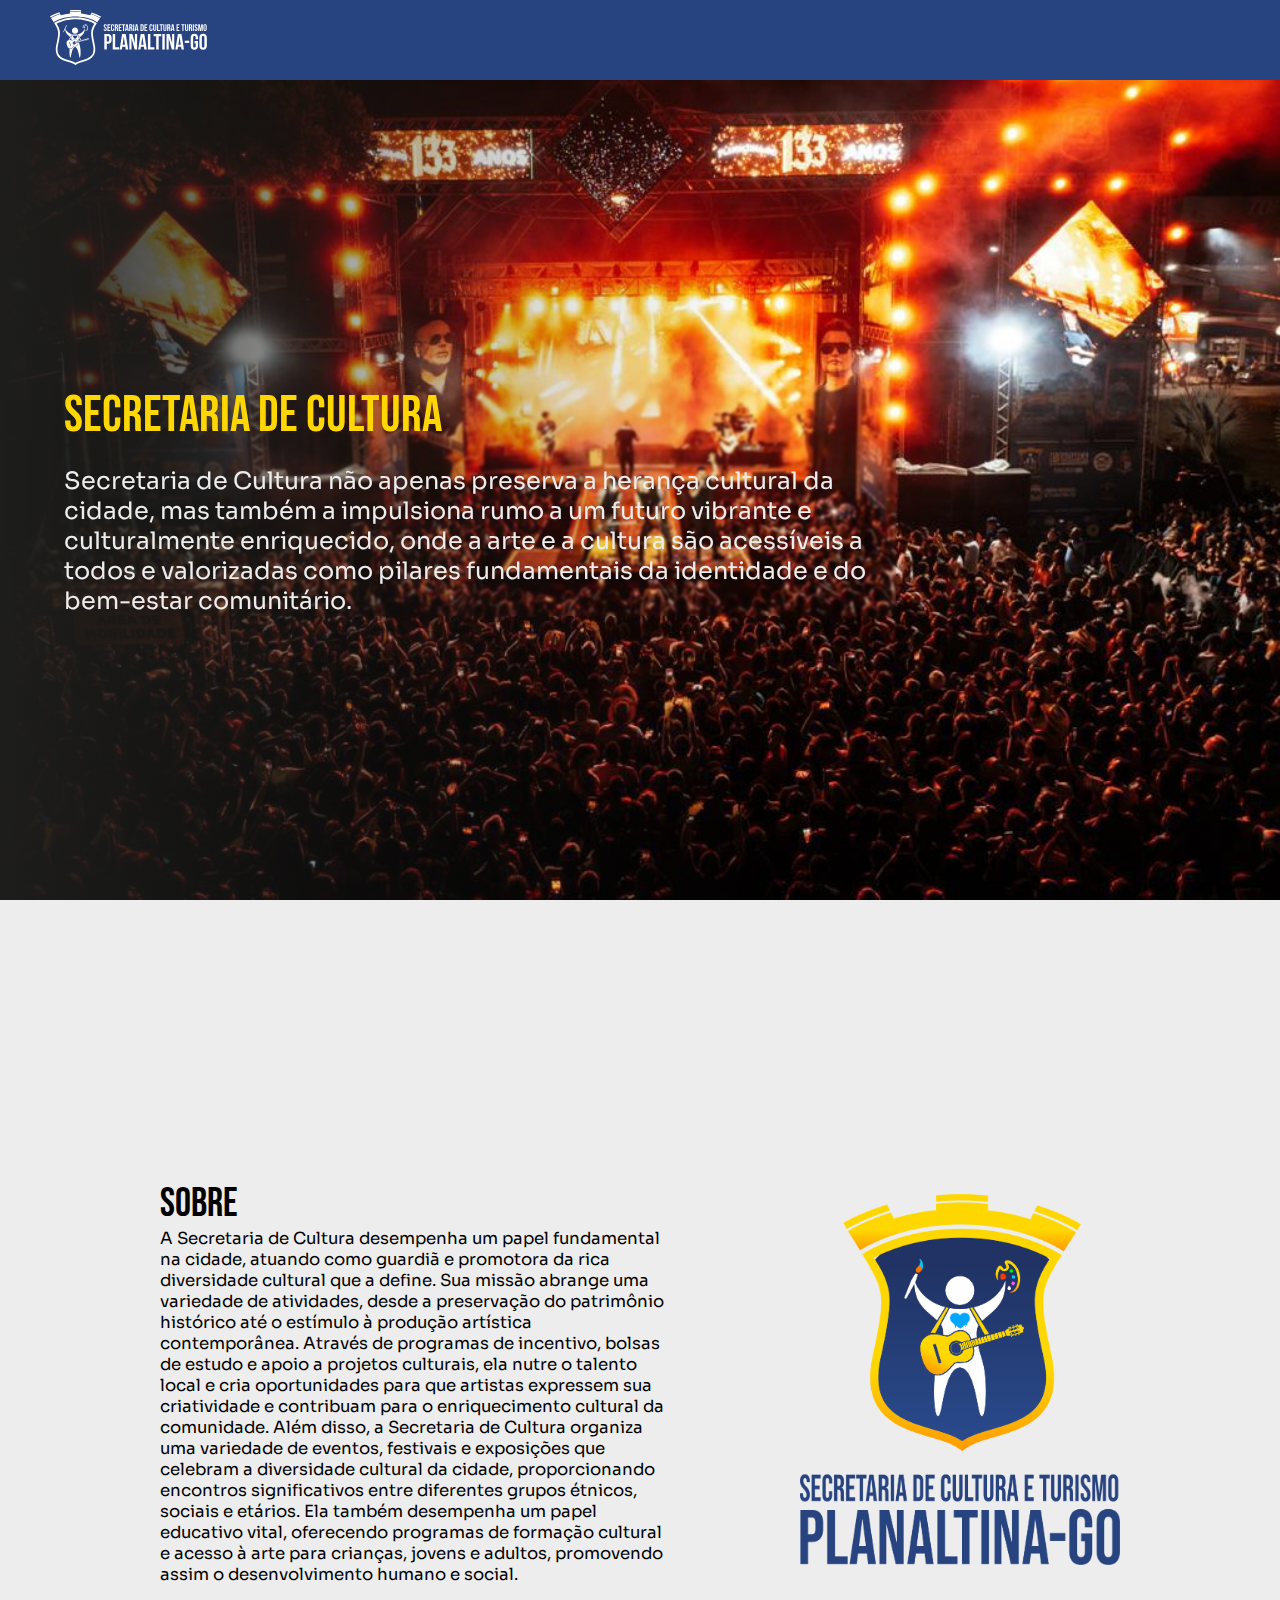
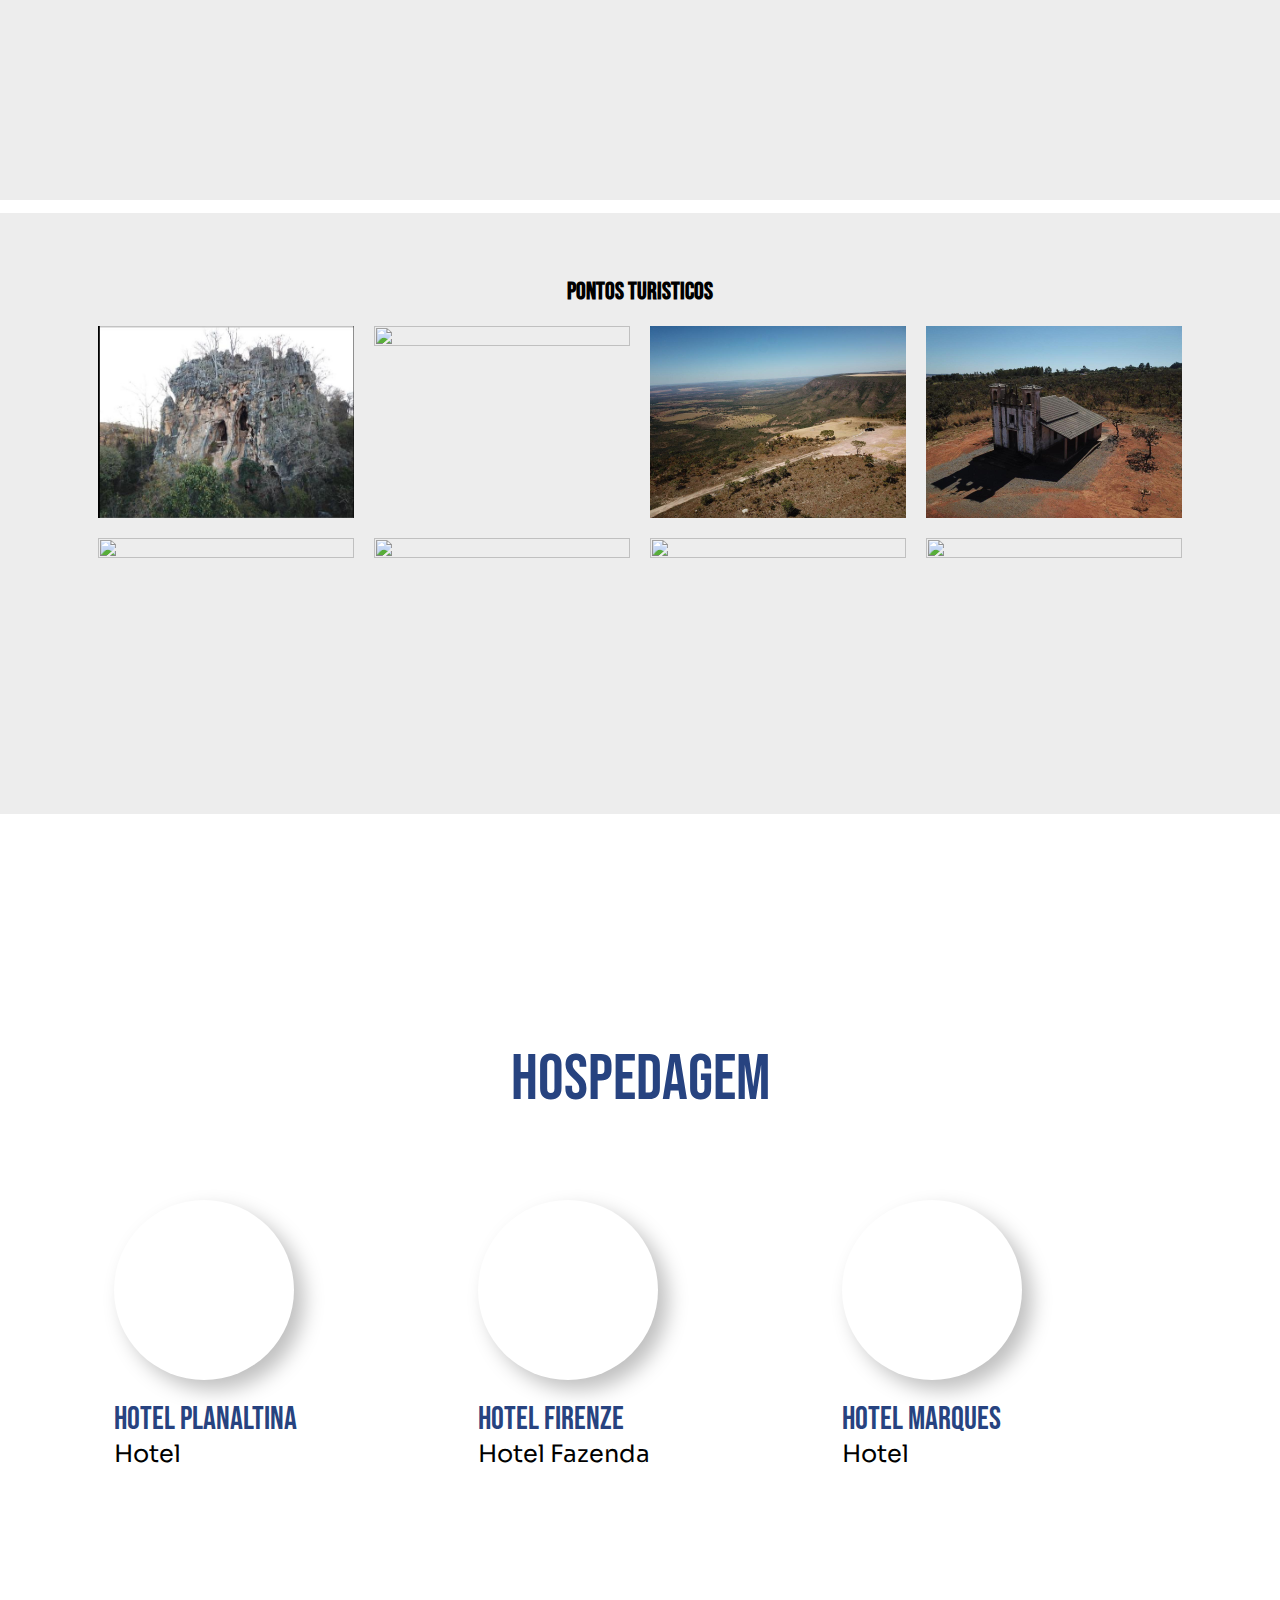
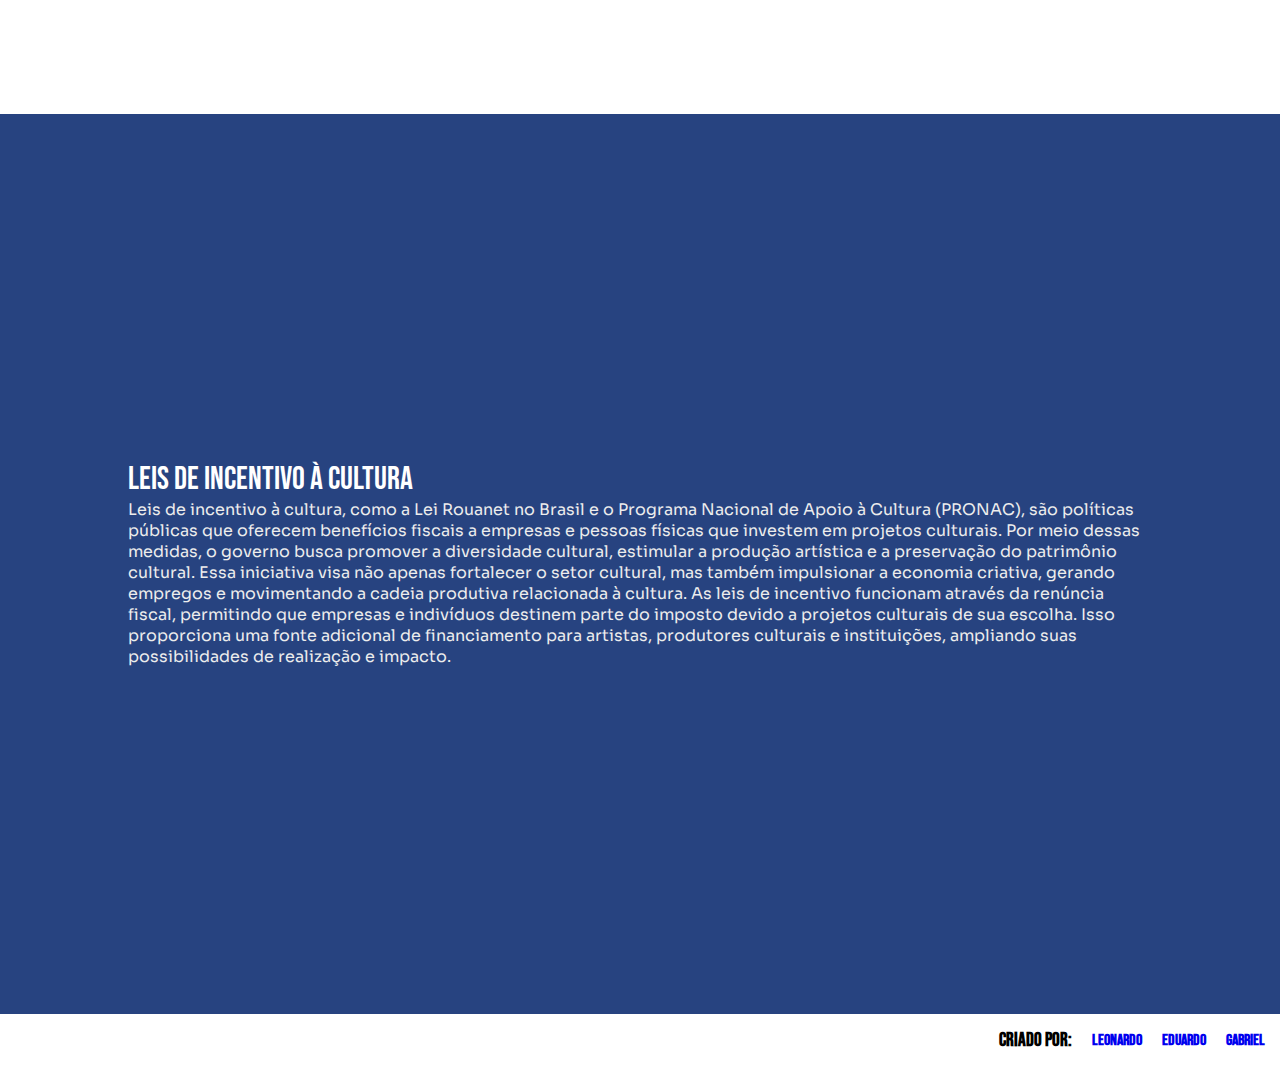
==== commit 9364338d: "change paths" ====
--- a/index.html
+++ b/index.html
@@ -1,206 +1,281 @@
 <!DOCTYPE html>
 <html lang="pt-Br">
-<head>
-    <meta charset="UTF-8">
-    <meta name="viewport" content="width=device-width, initial-scale=1.0">
+  <head>
+    <meta charset="UTF-8" />
+    <meta name="viewport" content="width=device-width, initial-scale=1.0" />
     <title>Cultura e Turismo</title>
 
     <!-- fontes and icon -->
-    <link rel="preconnect" href="https://fonts.googleapis.com">
-    <link rel="preconnect" href="https://fonts.gstatic.com" crossorigin>
-    <link href="https://fonts.googleapis.com/css2?family=Bebas+Neue&display=swap" rel="stylesheet">
-    <link rel="preconnect" href="https://fonts.googleapis.com">
-    <link rel="preconnect" href="https://fonts.gstatic.com" crossorigin>
-    <link href="https://fonts.googleapis.com/css2?family=Bebas+Neue&family=Sora:wght@100..800&display=swap" rel="stylesheet">   
-    <script src="https://kit.fontawesome.com/abe42b26ac.js" crossorigin="anonymous"></script>
-
-    <link rel="stylesheet" href="assets/css/reset.css">
-    <link rel="stylesheet" href="assets/css/var.css">
-    <link rel="stylesheet" href="assets/css/cover.css">
-    <link rel="stylesheet" href="assets/css/info.css">
-    <link rel="stylesheet" href="assets/css/event.css">
-    <link rel="stylesheet" href="assets/css/gallery.css">
-    <link rel="stylesheet" href="assets/css/host-laws.css">
-
-</head>
-<body>
+    <link rel="preconnect" href="https://fonts.googleapis.com" />
+    <link rel="preconnect" href="https://fonts.gstatic.com" crossorigin />
+    <link
+      href="https://fonts.googleapis.com/css2?family=Bebas+Neue&display=swap"
+      rel="stylesheet"
+    />
+    <link rel="preconnect" href="https://fonts.googleapis.com" />
+    <link rel="preconnect" href="https://fonts.gstatic.com" crossorigin />
+    <link
+      href="https://fonts.googleapis.com/css2?family=Bebas+Neue&family=Sora:wght@100..800&display=swap"
+      rel="stylesheet"
+    />
+    <script
+      src="https://kit.fontawesome.com/abe42b26ac.js"
+      crossorigin="anonymous"
+    ></script>
+
+    <link rel="stylesheet" href="assets/css/reset.css" />
+    <link rel="stylesheet" href="assets/css/var.css" />
+    <link rel="stylesheet" href="assets/css/cover.css" />
+    <link rel="stylesheet" href="assets/css/info.css" />
+    <link rel="stylesheet" href="assets/css/event.css" />
+    <link rel="stylesheet" href="assets/css/gallery.css" />
+    <link rel="stylesheet" href="assets/css/host-laws.css" />
+    <link rel="stylesheet" href="assets/css/media.css" />
+  </head>
+  <body>
     <!-- Barra de navegação -->
     <nav id="nave-bar" class="nav-bar">
-        <div class="logo-container ">
-            <img class="logo" src="assets/img/Logos/horizontal-Branca.svg" alt="">
-        </div>
-
-        <div class="social-media">
-            <a href="">
-                <i class="fa-brands fa-instagram fa-2xl" style="color: #EDEDED;"></i>
-            </a>
-            
-            <a href="">
-                <i class="fa-brands fa-whatsapp fa-2xl" style="color: #EDEDED;"></i>
-            </a>
-
-            <a href="">
-                <!-- <i class="fa-brands fa-facebook fa-2xl" style="color: #EDEDED;"></i> -->
-                <i class="fa-brands fa-facebook-f fa-2xl" style="color: #EDEDED;"></i>
-            </a>
-        </div>
+      <div class="logo-container">
+        <a href="#cover"
+          ><img
+            class="logo"
+            src="assets/img/Logos/horizontal-Branca.svg"
+            alt=""
+        /></a>
+      </div>
+
+      <div class="social-media">
+        <a href="https://www.instagram.com/sec.culturaplanaltina/">
+          <i class="fa-brands fa-instagram fa-2xl" style="color: #ededed"></i>
+        </a>
+
+        <a href="">
+          <i class="fa-brands fa-whatsapp fa-2xl" style="color: #ededed"></i>
+        </a>
+
+        <a href="">
+          <i class="fa-brands fa-facebook-f fa-2xl" style="color: #ededed"></i>
+        </a>
+      </div>
     </nav>
-    
+
     <!-- Capa -->
     <section id="cover" class="cover-container area-site">
-        <div class="cover-text">
-            <h1>Secretaria de Cultura</h1>
-            <p>Lorem ipsum dolor sit amet consectetur adipisicing elit. Impedit cumque, animi qui dolore quos ab sequi iure voluptatem ut fuga odio eos. Ipsa voluptates cumque maiores recusandae, iusto natus! Delectus?</p>
-        </div>
+      <div class="cover-text">
+        <h1>Secretaria de Cultura</h1>
+        <p>
+          Secretaria de Cultura não apenas preserva a herança cultural da
+          cidade, mas também a impulsiona rumo a um futuro vibrante e
+          culturalmente enriquecido, onde a arte e a cultura são acessíveis a
+          todos e valorizadas como pilares fundamentais da identidade e do
+          bem-estar comunitário.
+        </p>
+      </div>
     </section>
 
     <!-- Sobre -->
 
     <section id="info" class="info bg-white area-site">
-        <div class="info-text">
-            <h2>Sobre</h2>
-            <p>Lorem, ipsum dolor sit amet consectetur adipisicing elit. Autem odio aliquid, perferendis quisquam et quis consequuntur quos eos reprehenderit dolorem nesciunt modi fuga optio nihil suscipit dolor maiores fugit repellendus? Lorem ipsum dolor sit amet consectetur adipisicing elit. Dignissimos repellendus ullam veritatis dolores voluptatum ratione maiores voluptates. Accusantium aliquid, nisi exercitationem iusto debitis eaque, reiciendis consequatur culpa nesciunt ea laboriosam.</p>
-        </div>
-        <div class="info-text-img">
-            <img src="assets/img/Logos/LOGO-SEC-DE-E-CULTURA.png" alt="">
-        </div>
-    </section>
-   
+      <div class="info-text">
+        <h2>Sobre</h2>
+        <p>
+          A Secretaria de Cultura desempenha um papel fundamental na cidade,
+          atuando como guardiã e promotora da rica diversidade cultural que a
+          define. Sua missão abrange uma variedade de atividades, desde a
+          preservação do patrimônio histórico até o estímulo à produção
+          artística contemporânea. Através de programas de incentivo, bolsas de
+          estudo e apoio a projetos culturais, ela nutre o talento local e cria
+          oportunidades para que artistas expressem sua criatividade e
+          contribuam para o enriquecimento cultural da comunidade. Além disso, a
+          Secretaria de Cultura organiza uma variedade de eventos, festivais e
+          exposições que celebram a diversidade cultural da cidade,
+          proporcionando encontros significativos entre diferentes grupos
+          étnicos, sociais e etários. Ela também desempenha um papel educativo
+          vital, oferecendo programas de formação cultural e acesso à arte para
+          crianças, jovens e adultos, promovendo assim o desenvolvimento humano
+          e social.
+        </p>
+      </div>
+
+      <div class="info-text-img">
+        <img src="assets/img/Logos/LOGO-SEC-DE-E-CULTURA.png" alt="" />
+      </div>
+    </section>
+
     <!-- Eventos -->
-    
-    <section id="event" class="event area-site">
-
-        <div class="event-container">
-        
-            <div class="img-sombra" ></div>
-
-            <div class="img-principal" >
-
-                <img id="img-principal" src="https://images.pexels.com/photos/2820896/pexels-photo-2820896.jpeg?auto=compress&cs=tinysrgb&w=1260&h=750&dpr=1" alt="" class="img-event ">
-
-                <div class="event-text">
-                    <i id="fa-arrow-left" class="fa-solid fa-caret-left fa-xl" style="color: #EDEDED;"></i>
-                    <i id="fa-arrow-right" class="fa-solid fa-caret-right fa-xl" style="color: #EDEDED;"></i>
-                </div>
+
+    <section id="event" class="event">
+      <div class="event-container">
+        <div class="img-sombra"></div>
+
+        <div class="img-principal">
+          <img
+            id="img-principal"
+            src="https://images.pexels.com/photos/2820896/pexels-photo-2820896.jpeg?auto=compress&cs=tinysrgb&w=1260&h=750&dpr=1"
+            alt=""
+            class="img-event"
+          />
+
+          <div class="event-text">
+            <i
+              id="fa-arrow-left"
+              class="fa-solid fa-caret-left fa-xl"
+              style="color: #ededed"
+            ></i>
+            <i
+              id="fa-arrow-right"
+              class="fa-solid fa-caret-right fa-xl"
+              style="color: #ededed"
+            ></i>
+          </div>
+        </div>
+
+        <div id="event-slide-ball" class="event-slide-ball"></div>
+      </div>
+    </section>
+
+    <!-- Pontos Turisticos / Galeria -->
+
+    <section id="gallery" class="gallery bg-white">
+      <h2>Pontos Turisticos</h2>
+
+      <!-- essa div vai ficar oculta -->
+      <div id="gallery-details-container" class="gallery-details-container">
+        <div id="gallery-details" class="gallery-details">
+          <i id="closeBtnDetails" class="fa-solid fa-xmark fa-2xl close"></i>
+
+          <img
+            id="details-img"
+            class="details-img"
+            src="assets/img/gallery/lagoa.png"
+            alt=""
+          />
+
+          <div class="details-info-container-container">
+            <div class="details-info-container">
+              <h3 id="details-title">Lugar</h3>
+              <p id="details-info">
+                Lorem ipsum dolor sit amet consectetur adipisicing elit. Est hic
+                aut doloremque, omnis sit iure veniam porro libero inventore
+                assumenda dolorum facilis sequi, animi ipsa? Non officia dolores
+                ratione hic?
+              </p>
             </div>
-
-            <div class="img-sombra" ></div>
-
-            <div id="event-slide-ball" class="event-slide-ball">
-                <i id="fa-circle-left" class="fa-solid fa-circle" style="color: #EDEDED;"></i>
-                <i id="fa-circle-middle" class="fa-solid fa-circle" style="color: #FFD700;"></i>
-                <i id="fa-circle-right" class="fa-solid fa-circle" style="color: #EDEDED;"></i>
+            <a
+              target="_blank"
+              class="details-maps"
+              id="gallery-details-maps"
+            ></a>
+          </div>
+        </div>
+      </div>
+
+      <div id="gallery-container" class="gallery-container"></div>
+    </section>
+
+    <!-- Hospedagem -->
+
+    <section id="host" class="host area-site">
+      <h3>Hospedagem</h3>
+
+      <div class="host-container-host">
+        <div class="host-container" id="host-container">
+          <div class="host-preview"></div>
+        </div>
+      </div>
+
+      <!-- essa div vai ficar oculta -->
+      <div id="host-details-container" class="host-details-container">
+        <div id="host-details" class="host-details">
+          <i id="closeBtnHost" class="fa-solid fa-xmark fa-xl close"></i>
+          <img
+            id="host-img"
+            class="host-img"
+            src="assets/img/gallery/lagoa.png"
+            alt=""
+          />
+
+          <div>
+            <div class="host-info-container">
+              <h3 id="host-title">Lugar</h3>
+              <p id="host-info">
+                Lorem ipsum dolor sit amet consectetur adipisicing elit. Est hic
+                aut doloremque, omnis sit iure veniam porro libero inventore
+                assumenda dolorum facilis sequi, animi ipsa? Non officia dolores
+                ratione hic?
+              </p>
+
+              <div class="host-info-sociais">
+                <a href="">
+                  <i class="fa-brands fa-instagram fa-2xl"></i>
+                </a>
+
+                <a href="">
+                  <i class="fa-brands fa-whatsapp fa-2xl"></i>
+                </a>
+
+                <a href="">
+                  <i class="fa-brands fa-facebook-f fa-2xl"></i>
+                </a>
+              </div>
             </div>
 
-        </div>
-
-    </section>
-
-    <!-- Pontos Turisticos / Galeria -->
-    
-
-    <section id="gallery" class="gallery area-site bg-white">
-
-        <h2>Pontos Turisticos / Onde Visitar / Galeria</h2>
-
-        <!-- essa div vai ficar oculta -->
-        <div id="gallery-details" class="gallery-details">    
-            <i  class="fa-solid fa-xmark fa-xl close" onclick="closeDetails()"></i>
-            
-            <img id="details-img" class="details-img" src="assets/img/gallery/lagoa.png" alt="">
-
-            <div>
-                <div class="details-info-container">
-                    <h3 id="details-title">Lugar</h3>
-                    <p id="details-info">Lorem ipsum dolor sit amet consectetur adipisicing elit. Est hic aut doloremque, omnis sit iure veniam porro libero inventore assumenda dolorum facilis sequi, animi ipsa? Non officia dolores ratione hic?</p>            
-                </div>
-                <div>
-                    <img id="details-map" class="details-map" src="assets/img/secretaria-maps.png" alt="">
-                </div>
-            </div>
-
-        </div>
-
-        <div id="gallery-container" class="gallery-container">
-            
-        </div>
-    </section>
-
-    <section id="host" class="host area-site">
-
-        <div id="host-details" class="host-details">    
-            
-            <img id="host-img" class="host-img" src="assets/img/gallery/lagoa.png" alt="">
-
-            <div>
-                <div class="host-info-container">
-                    <h3 id="host-title">Lugar</h3>
-                    <p id="host-info">Lorem ipsum dolor sit amet consectetur adipisicing elit. Est hic aut doloremque, omnis sit iure veniam porro libero inventore assumenda dolorum facilis sequi, animi ipsa? Non officia dolores ratione hic?</p>            
-                </div>
-                <div>
-                    <img id="host-map" class="host-map" src="assets/img/secretaria-maps.png" alt="">
-                </div>
-            </div>
-
-        </div>
-
-
-        <div class="host-container-host" >
-            <h3>Hospedagem</h3>
-
-            <div class="host-container">
-
-                <div class="host-preview">
-                    <div class="host-preview-img">
-                        <img src="assets/img/gallery/igreja.jpeg" alt="" onclick="openHost('4')">
-                    </div>
-                    <div>
-                        <h4>Nome</h4>
-                        <p>description</p>
-                    </div>
-                </div>
-                
-                <div class="host-preview">
-                    <div class="host-preview-img">
-                        <img src="assets/img/gallery/igreja.jpeg" alt="">
-                    </div>
-                    <div>
-                        <h4>Nome</h4>
-                        <p>description</p>
-                    </div>
-                </div>
-
-                <div class="host-preview">
-                    <div class="host-preview-img">
-                        <img src="assets/img/gallery/igreja.jpeg" alt="">
-                    </div>
-                    <div>
-                        <h4>Nome</h4>
-                        <p>description</p>
-                    </div>
-                </div>
-
-                <div class="host-preview">
-                    <div class="host-preview-img">
-                        <img src="assets/img/gallery/igreja.jpeg" alt="">
-                    </div>
-                    <div>
-                        <h4>Nome</h4>
-                        <p>description</p>
-                    </div>
-                </div>
-
-            </div>
-        </section>
-
-
-        <section class="laws area-site bg-blue">
-
-            <h3>Leis de incentivo à cultura</h3>
-            <p>Lorem ipsum dolor sit amet consectetur adipisicing elit. Mollitia eum tempore quidem reprehenderit assumenda veritatis nam fugiat! Eos repudiandae, laudantium asperiores natus unde rem illum quas aspernatur totam consequuntur? Odio.</p>
-
-        </section>
+            <a target="_blank" class="host-maps" id="host-maps">
+              <iframe
+                src="https://www.google.com/maps/embed?pb=!1m18!1m12!1m3!1d3845.497211650186!2d-47.61260402408739!3d-15.457664914755417!2m3!1f0!2f0!3f0!3m2!1i1024!2i768!4f13.1!3m3!1m2!1s0x935a6ffe93024301%3A0x8209598dcff6975a!2sSecretaria%20De%20Cultura%2C%20Esporte%20E%20Lazer!5e0!3m2!1spt-BR!2sbr!4v1713305190815!5m2!1spt-BR!2sbr"
+                width="100%"
+                height="100%"
+                style="border: 0"
+                allowfullscreen=""
+                loading="lazy"
+                referrerpolicy="no-referrer-when-downgrade"
+              ></iframe>
+            </a>
+          </div>
+        </div>
+      </div>
+    </section>
+
+    <section class="laws area-site bg-blue">
+      <h3>Leis de incentivo à cultura</h3>
+      <p>
+        Leis de incentivo à cultura, como a Lei Rouanet no Brasil e o Programa
+        Nacional de Apoio à Cultura (PRONAC), são políticas públicas que
+        oferecem benefícios fiscais a empresas e pessoas físicas que investem em
+        projetos culturais. Por meio dessas medidas, o governo busca promover a
+        diversidade cultural, estimular a produção artística e a preservação do
+        patrimônio cultural. Essa iniciativa visa não apenas fortalecer o setor
+        cultural, mas também impulsionar a economia criativa, gerando empregos e
+        movimentando a cadeia produtiva relacionada à cultura. As leis de
+        incentivo funcionam através da renúncia fiscal, permitindo que empresas
+        e indivíduos destinem parte do imposto devido a projetos culturais de
+        sua escolha. Isso proporciona uma fonte adicional de financiamento para
+        artistas, produtores culturais e instituições, ampliando suas
+        possibilidades de realização e impacto.
+      </p>
+    </section>
+
+    <footer>
+      <div class="creators">
+        <h4>Criado por:</h4>
+
+        <a target="_blank" href="https://www.linkedin.com/in/leonardo-maciel-s/">
+          <i id="icon-footer1" class="fa-brands fa-linkedin-in"></i>
+          <h5>Leonardo</h5>
+        </a>
+
+        <a target="_blank" href="https://www.linkedin.com/in/eduardo-c-farias/">
+          <i id="icon-footer2" class="fa-brands fa-linkedin-in"></i>
+          <h5>Eduardo</h5>
+        </a>
+
+        <a target="_blank" href="https://www.linkedin.com/in/gabrielsoacc/">
+          <i id="icon-footer3" class="fa-brands fa-linkedin-in"></i>
+          <h5>Gabriel</h5>
+        </a>
+      </div>
+    </footer>
 
     <script src="assets/scripts/script.js"></script>
-</body>
-</html>+  </body>
+</html>
--- a/assets/css/cover.css
+++ b/assets/css/cover.css
@@ -8,6 +8,8 @@
     justify-content: space-between;
     align-items: center;
     position: fixed;
+    top: 0;
+
     background-color: var(--color-blue);
 
     z-index: 1000;
@@ -20,11 +22,10 @@
     justify-content: center;
     align-items: center;
     gap: 20px;
-    padding-left: 5vw;
 }
 
 .logo {
-    width: 15vw;
+    width: 10vw;
     min-width: 10rem;
     object-fit: cover;
 }
@@ -41,7 +42,8 @@
 
 .cover-container {
     background-image: linear-gradient(90deg, rgba(29,29,27,1) 0%, rgba(29,29,27,0.335171568627451) 30%, rgba(29,29,27,0.1110819327731093) 45%, rgba(29,29,27,0) 60%, rgba(29,29,27,0) 100%),
-    url('/assets/img/fundo-cover.jpeg');
+    url('../img/fundo-cover.jpeg');
+    
     background-position: center;
     background-size: cover;
 
@@ -63,7 +65,7 @@
 
     gap: 20px;
 
-    width: 50%;
+    width: 70%;
     padding: 0 0 0 5%;
     color: var(--color-white);
     backdrop-filter: blur(1px);
@@ -72,8 +74,8 @@
 }
 
 .cover-text h1 {
-    font-size: clamp(1.5rem, 4vw, 4rem);
-    color: var(--color-blue);
+    font-size: clamp(3rem, 4vw, 4rem);
+    color: var(--color-yellow);
     font-weight: normal;
 
 
@@ -83,4 +85,49 @@
     font-size: clamp(1.5rem, 1.5vw, 4rem);
     font-weight: 400;
     width: auto;
-}+}
+
+
+footer {
+    display: flex;
+    flex-flow: row wrap;
+    justify-content: flex-end;
+    align-items: center;
+
+    font-size: clamp(1rem, 1.5vw, 5rem);
+
+}
+
+.creators {
+    display: flex;
+    justify-content: flex-end;
+    align-items: center;
+
+    width: 100vw;
+    gap: 20px;
+    padding: 15px 15px;
+
+
+
+
+}
+
+#icon-footer1, #icon-footer2, #icon-footer3 {
+
+    display: flex;
+    flex-direction: column;
+    justify-content: center;
+    align-items: center;
+    
+    height: 100%;
+    gap: 1rem 30px;
+   
+    font-weight: 600;
+    font-size: 2rem;
+}
+
+.creators a:hover {
+    transform: scale(1.2);
+    cursor: pointer;   
+}
+
--- a/assets/css/host-laws.css
+++ b/assets/css/host-laws.css
@@ -1,29 +1,10 @@
-.host-details {
-    display: none;
-    flex-direction: column;
-
-    margin-top: 2vw;
-    width: 50vw;
-    max-height: 70vh;
-    
-    position: absolute;
-    z-index: 20000;
-    border: 1px solid red;
-    border-radius: 20px;
-
-    overflow: hidden;
-
-
-}
-
 .host {
-    padding-top: 10rem;
     display: flex;
     flex-flow: column wrap;
     justify-content: center;
     align-items: center;
     font-size: 1.5rem;
-    gap: 5rem;
+    color: var(--color-gray);
 }
 
 .host h4, h3 {
@@ -39,6 +20,7 @@
 .host-container-host {
     padding: 2rem 0;
     width: 100%;
+    
     display: flex;
     flex-flow: column wrap;
     justify-content: center;
@@ -46,28 +28,55 @@
     gap: 2rem;
 }
 
+
+
 .host-container {
     display: flex;
     flex-flow: row wrap;
-    width: 80%;
-    gap: 2rem;
-}
-
+    justify-content: space-evenly;
+    align-items: flex-start;
+    padding: 50px;
+    width: 90%;
+    gap: 40px;
+
+    
+}
+
+
+#host-container h3 {
+    font-size: clamp(3rem, 4vw, 9rem);
+
+}
 
 .host-preview {
-    display: flex;
-    align-items: center;
+
+    flex: 1 0 50px;
+    display: flex;
+    flex-flow: row wrap;
+    justify-content: flex-start;
+    align-items: center;
+
+    text-align: left;
     gap: 20px;
+
+
 }
 
 .host-preview-img {
-    width: 10vw;
-    height: 10vw;
+    justify-self: flex-start;
+    width: 20vh;
+    height: 20vh;
     border-radius: 50%;
     overflow: hidden;
     display: flex;
     
-}
+
+    box-shadow: 10px 10px 20px rgba(0, 0, 0, .25);
+    overflow: hidden;
+    
+}
+
+
 
 .host-preview-img img {
     object-fit: cover;
@@ -78,23 +87,140 @@
     cursor: pointer;
 }
 
+/* Tela de detalhes das host */
+
+.host-details-container {
+    padding-top: 5vw;
+
+    position: absolute;
+    z-index: 20000;
+
+    display: none;
+    justify-content: center;
+    align-items: center;
+
+    width: 100vw;
+    height: 500vh;
+    background-color: rgba(2, 2, 2, 0.8) ;
+}
+
+
+.host-details {
+    display: flex;
+    flex-direction: column;
+
+    max-width: 60vw;
+    min-height: 60vh;
+    max-height: 85vh;
+    
+    position: absolute;
+    z-index: 21000;
+    border-radius: 20px;
+    /* aspect-ratio: 2/2; */
+
+    background-color: white;
+    box-shadow: 10px 10px 50px rgba(0, 0, 0, .5);
+
+    overflow: hidden;
+}
+
+.host-img {
+    object-fit: cover;
+
+    width: 100%;
+    height: 50vh;
+
+}
+
+
+.host-details div {
+    display: flex;
+    flex-flow: row wrap;
+    /* align-items: start; */
+    height: 100%;
+
+}
+
+
+.host-info-container {
+    flex: 1 5 20rem;
+
+    padding: 1vw 2vw;
+    color: gray;
+    display: flex;
+    flex-direction: column;
+    width: 70%;
+    height: 60%;
+
+    font-size: clamp(.9rem, .9vw, 3rem);
+
+}
+
+
+
+.host-info-sociais {
+    padding: 20px 0px;
+    gap: 20px;
+  
+}
+
+.host-info-sociais a, .host-info-sociais a:visited  {
+    color: black;
+    display: inline;
+
+}
+
+.host-info-sociais i:hover {
+    transform: scale(1.3);
+    color: black;
+
+}
+
+.host-info-container h3{
+    color: var(--color-blue);
+    font-size: clamp(2rem, 2vw, 3rem);
+}
+
+.host-maps {
+    flex: 1 3 5rem;
+
+    overflow: hidden;
+
+    display: flex;
+    justify-content: center;
+    align-items: center;
+
+    padding: 0;
+    max-height: 20%;
+    min-width: 250px;
+    flex: 1 3 5rem;
+    overflow: hidden;
+
+}
+
+
+
+
+
+
+
 
 /* laws */
 
 .laws {
-    padding: 10vw 5vw;
+    padding: 10vw 10vw;
     display: flex;
     flex-flow: column wrap;
     justify-content: center;
     align-items: flex-start;
     text-align: left;
     color: var(--color-white);
-    font-size: clamp(1rem, 1vw, 4rem);
+    font-size: clamp(1rem, .5vw, 4rem);
 
 }
 
 .laws h3 {
-    border: 1px solid red;
     color: white;
-    font-size: clamp(2rem, 3vw, 6rem);
-}+    font-size: clamp(2rem, 2vw, 6rem);
+}
+
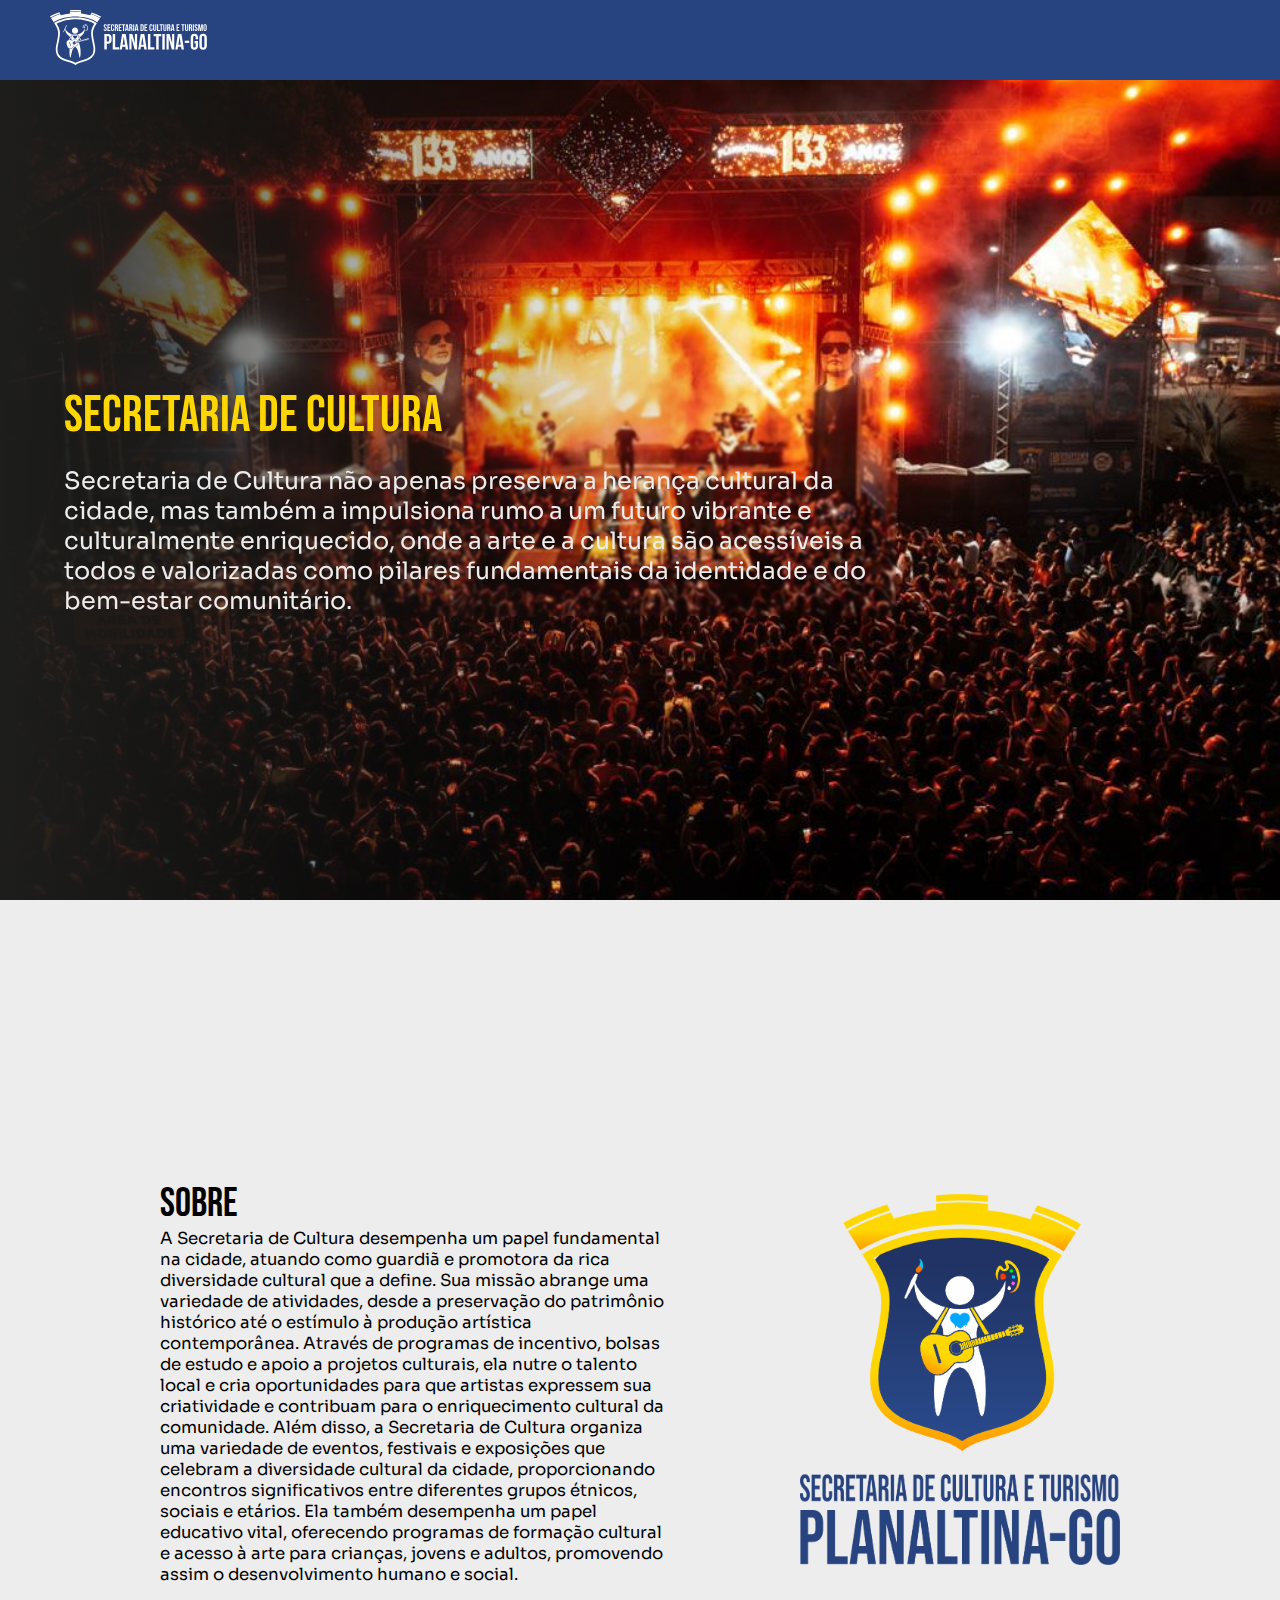
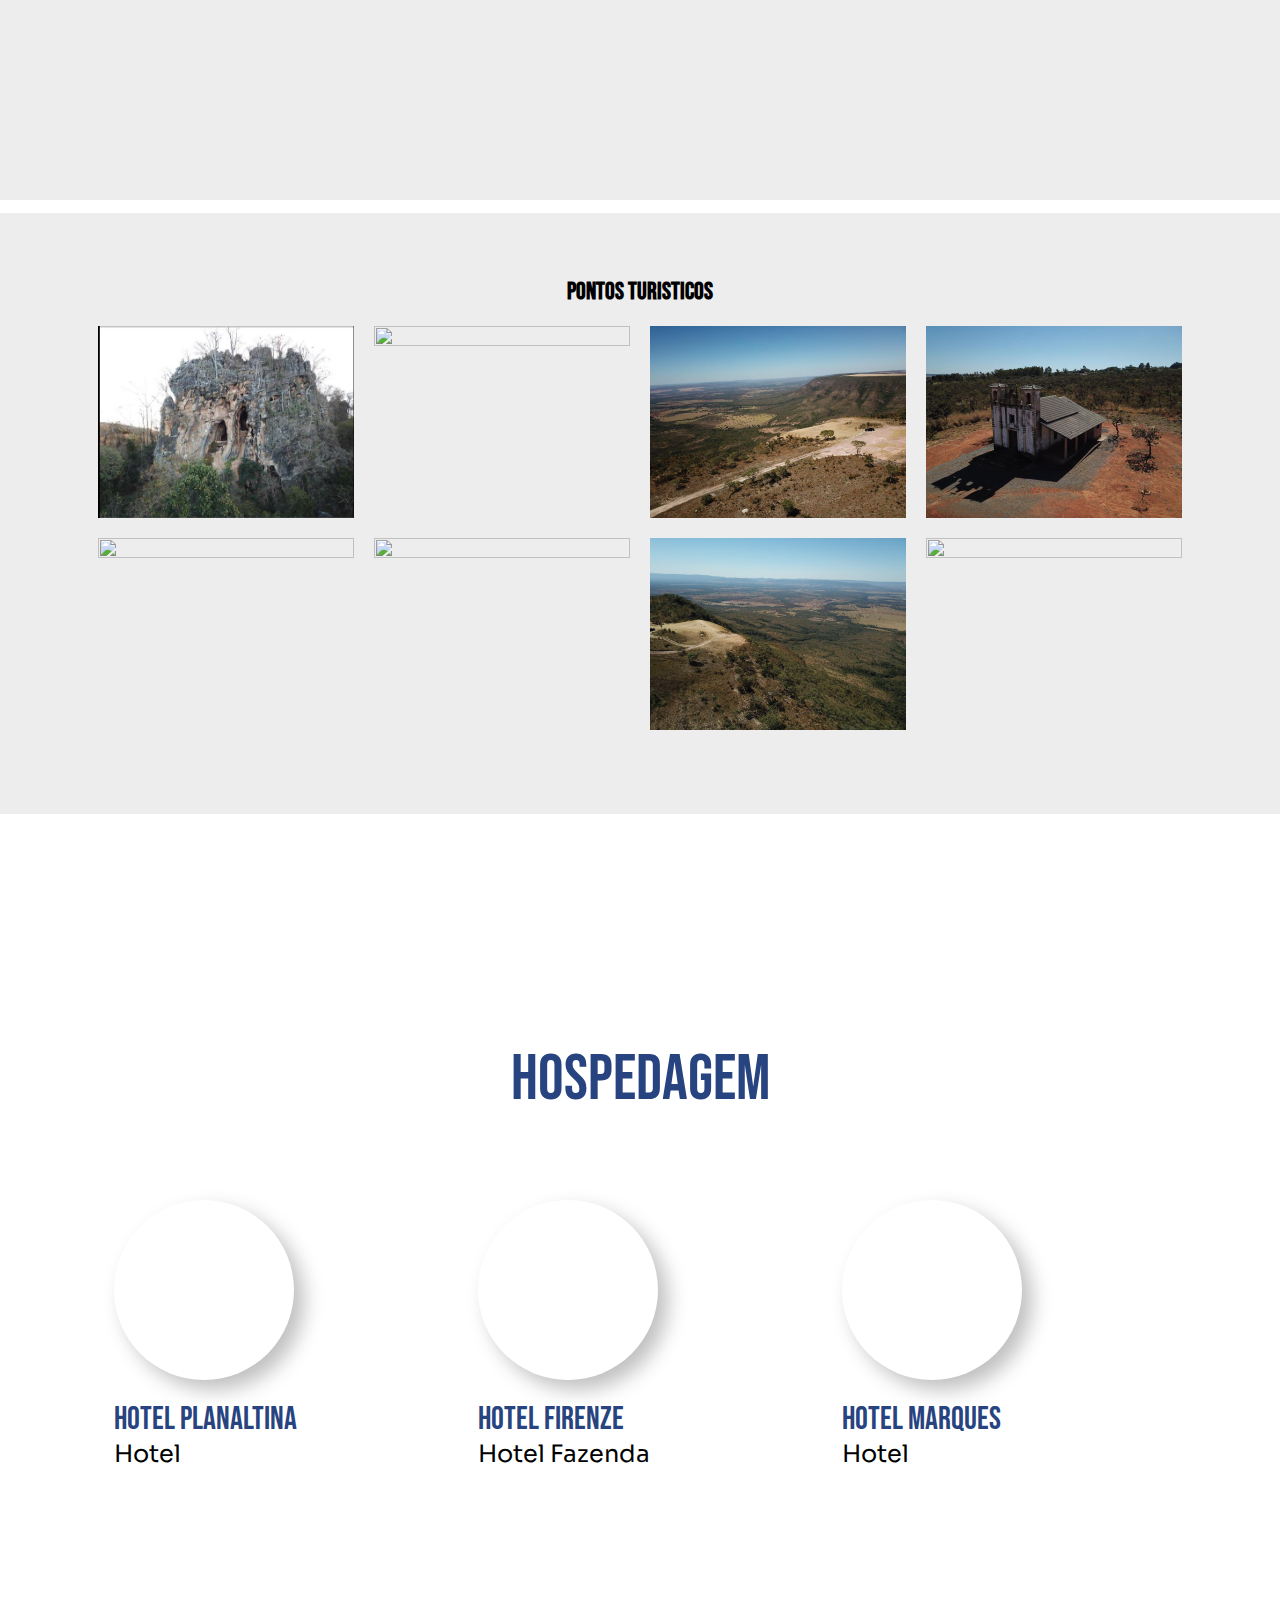
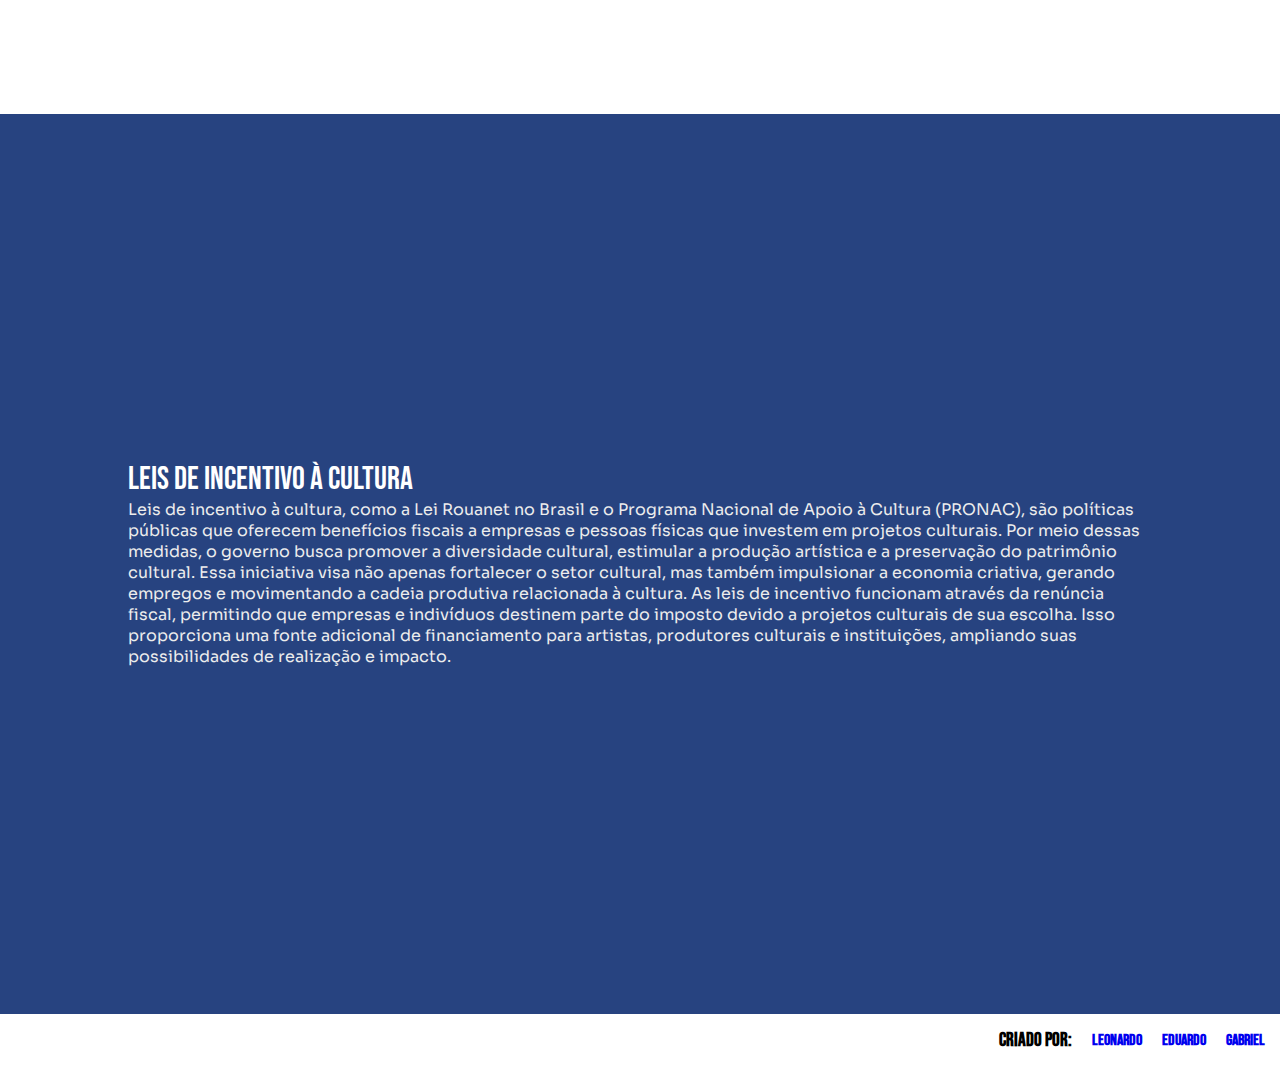
==== commit af62219f: "change links social media" ====
--- a/index.html
+++ b/index.html
@@ -45,15 +45,15 @@
       </div>
 
       <div class="social-media">
-        <a href="https://www.instagram.com/sec.culturaplanaltina/">
+        <a target="_blank" href="https://www.instagram.com/sec.culturaplanaltina/">
           <i class="fa-brands fa-instagram fa-2xl" style="color: #ededed"></i>
         </a>
 
-        <a href="">
+        <a target="_blank" href="">
           <i class="fa-brands fa-whatsapp fa-2xl" style="color: #ededed"></i>
         </a>
 
-        <a href="">
+        <a target="_blank" href="">
           <i class="fa-brands fa-facebook-f fa-2xl" style="color: #ededed"></i>
         </a>
       </div>
@@ -259,17 +259,17 @@
       <div class="creators">
         <h4>Criado por:</h4>
 
-        <a target="_blank" href="https://www.linkedin.com/in/leonardo-maciel-s/">
+        <a href="https://www.linkedin.com/in/leonardo-maciel-s/">
           <i id="icon-footer1" class="fa-brands fa-linkedin-in"></i>
           <h5>Leonardo</h5>
         </a>
 
-        <a target="_blank" href="https://www.linkedin.com/in/eduardo-c-farias/">
+        <a href="https://www.linkedin.com/in/eduardo-c-farias/">
           <i id="icon-footer2" class="fa-brands fa-linkedin-in"></i>
           <h5>Eduardo</h5>
         </a>
 
-        <a target="_blank" href="https://www.linkedin.com/in/gabrielsoacc/">
+        <a href="https://www.linkedin.com/in/gabrielsoacc/">
           <i id="icon-footer3" class="fa-brands fa-linkedin-in"></i>
           <h5>Gabriel</h5>
         </a>
--- a/assets/css/cover.css
+++ b/assets/css/cover.css
@@ -42,8 +42,7 @@
 
 .cover-container {
     background-image: linear-gradient(90deg, rgba(29,29,27,1) 0%, rgba(29,29,27,0.335171568627451) 30%, rgba(29,29,27,0.1110819327731093) 45%, rgba(29,29,27,0) 60%, rgba(29,29,27,0) 100%),
-    url('../img/fundo-cover.jpeg');
-    
+    url('../img/Logos/fundo-cover.jpg');
     background-position: center;
     background-size: cover;
 
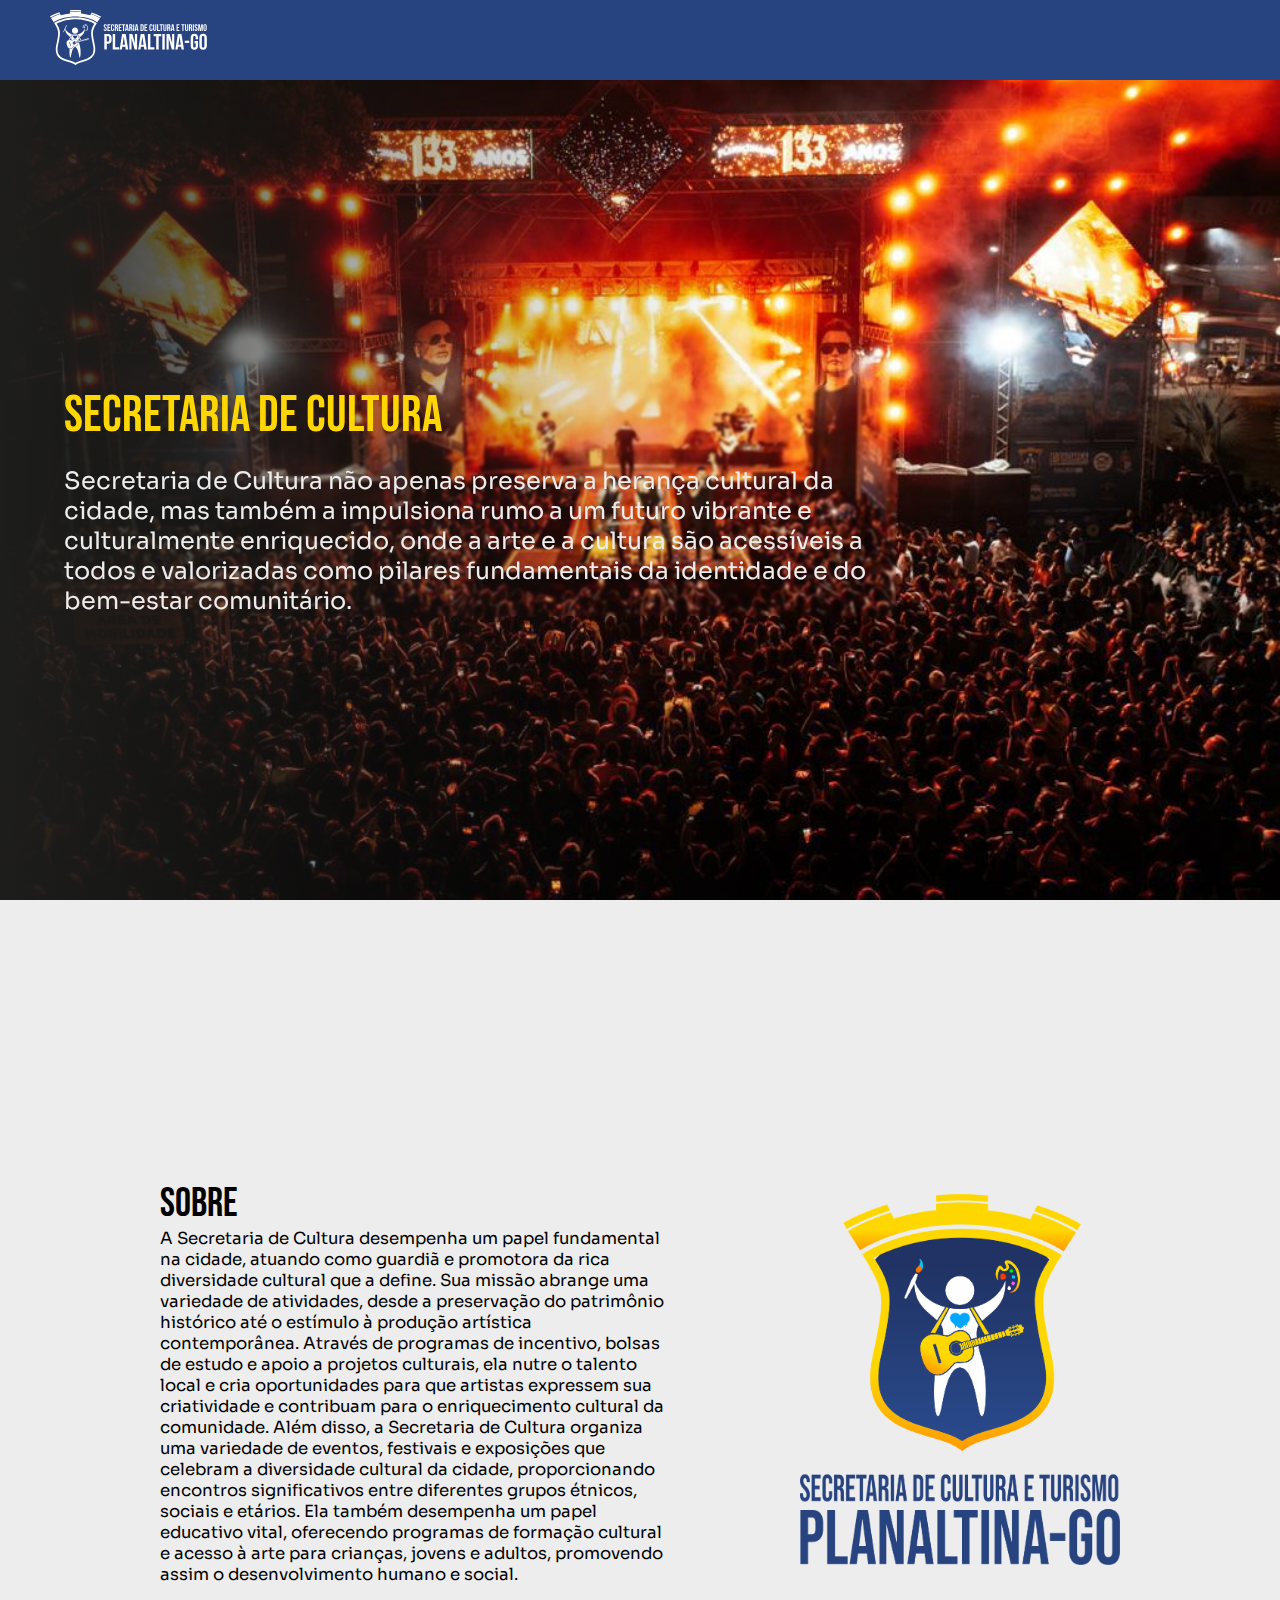
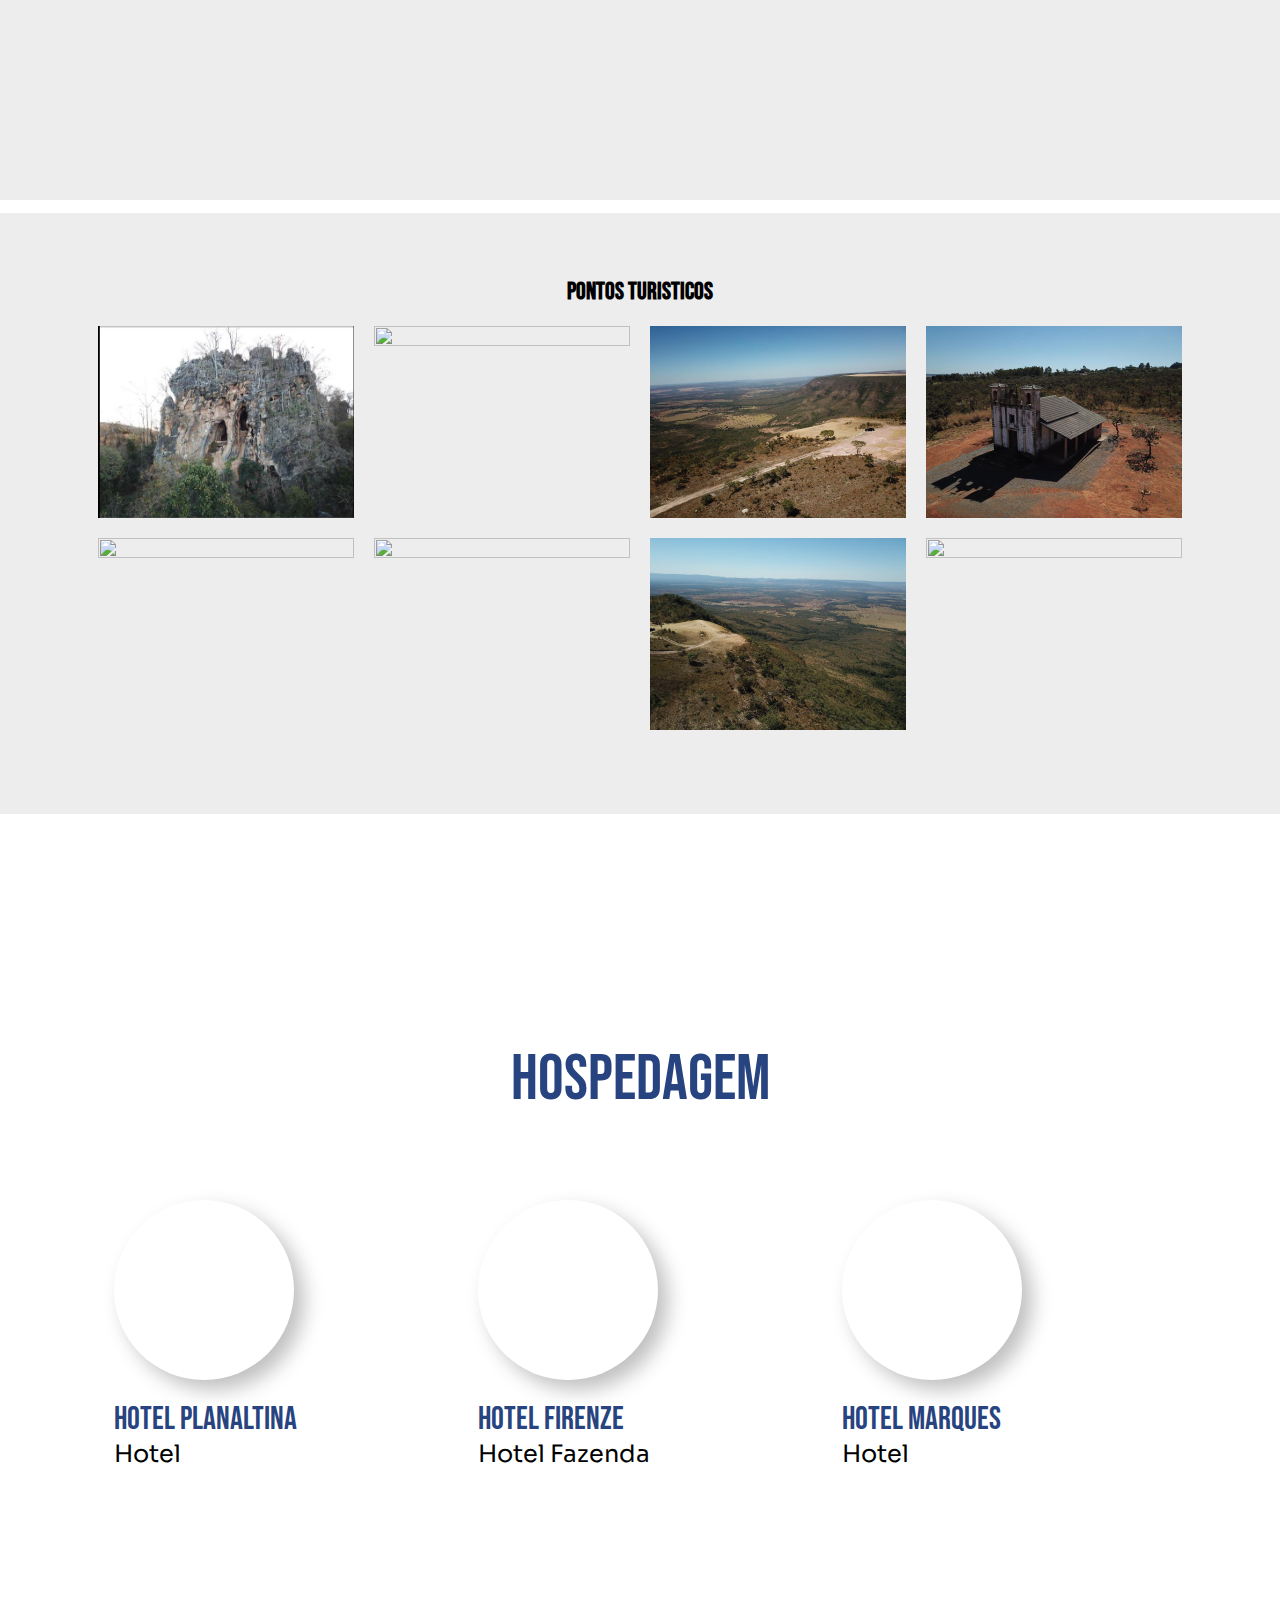
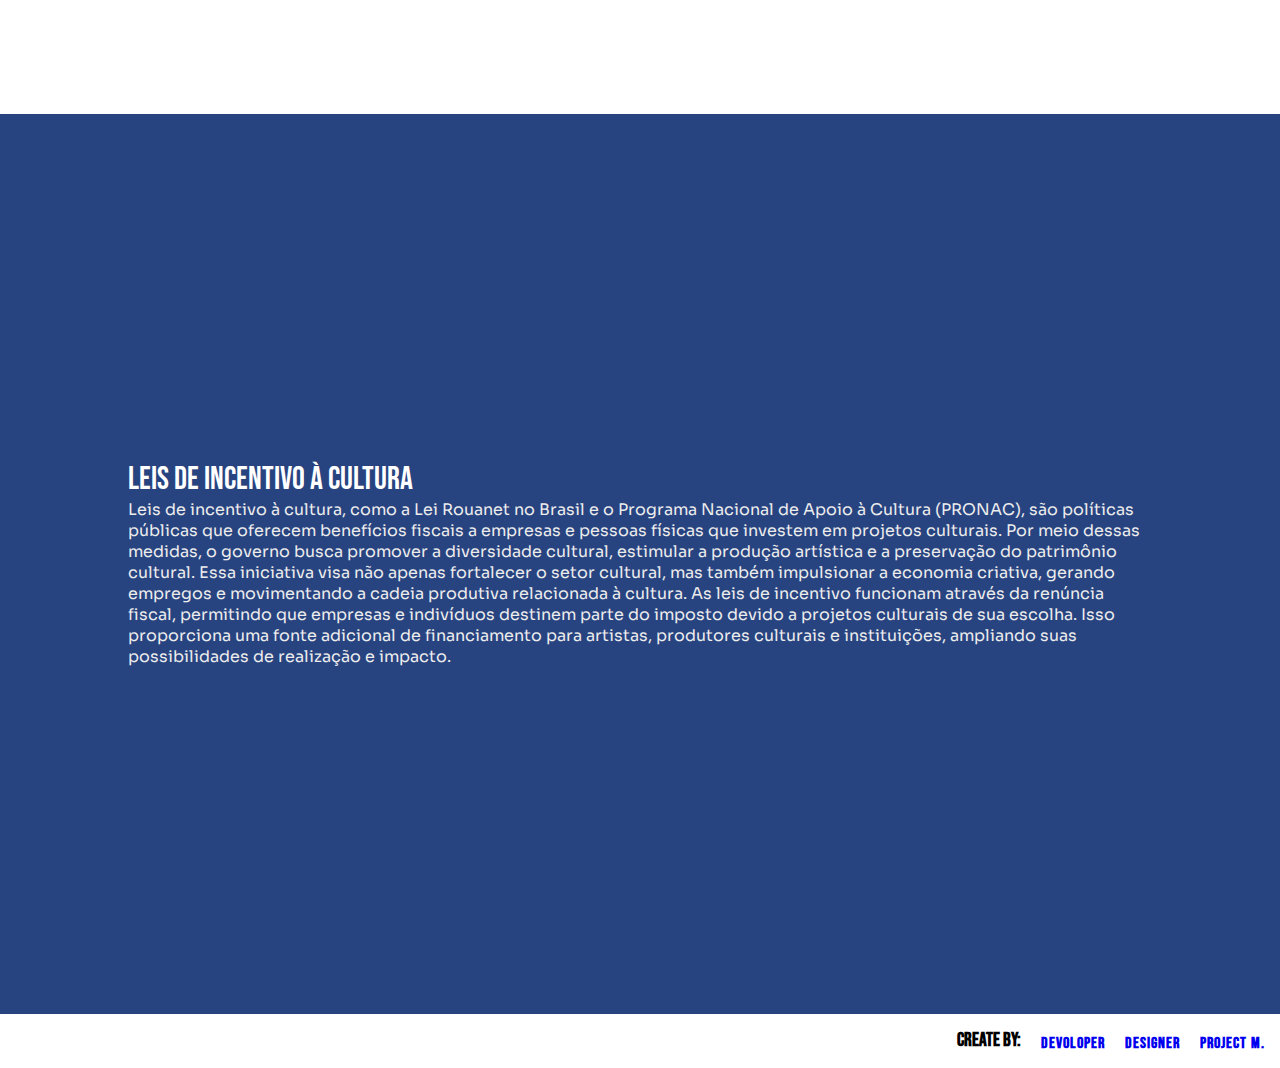
==== commit 896c2a63: "refactor: change size and text of footer" ====
--- a/index.html
+++ b/index.html
@@ -1,281 +1,240 @@
 <!DOCTYPE html>
 <html lang="pt-Br">
-  <head>
-    <meta charset="UTF-8" />
-    <meta name="viewport" content="width=device-width, initial-scale=1.0" />
-    <title>Cultura e Turismo</title>
-
-    <!-- fontes and icon -->
-    <link rel="preconnect" href="https://fonts.googleapis.com" />
-    <link rel="preconnect" href="https://fonts.gstatic.com" crossorigin />
-    <link
-      href="https://fonts.googleapis.com/css2?family=Bebas+Neue&display=swap"
-      rel="stylesheet"
-    />
-    <link rel="preconnect" href="https://fonts.googleapis.com" />
-    <link rel="preconnect" href="https://fonts.gstatic.com" crossorigin />
-    <link
-      href="https://fonts.googleapis.com/css2?family=Bebas+Neue&family=Sora:wght@100..800&display=swap"
-      rel="stylesheet"
-    />
-    <script
-      src="https://kit.fontawesome.com/abe42b26ac.js"
-      crossorigin="anonymous"
-    ></script>
-
-    <link rel="stylesheet" href="assets/css/reset.css" />
-    <link rel="stylesheet" href="assets/css/var.css" />
-    <link rel="stylesheet" href="assets/css/cover.css" />
-    <link rel="stylesheet" href="assets/css/info.css" />
-    <link rel="stylesheet" href="assets/css/event.css" />
-    <link rel="stylesheet" href="assets/css/gallery.css" />
-    <link rel="stylesheet" href="assets/css/host-laws.css" />
-    <link rel="stylesheet" href="assets/css/media.css" />
-  </head>
-  <body>
-    <!-- Barra de navegação -->
-    <nav id="nave-bar" class="nav-bar">
-      <div class="logo-container">
-        <a href="#cover"
-          ><img
-            class="logo"
-            src="assets/img/Logos/horizontal-Branca.svg"
-            alt=""
-        /></a>
-      </div>
-
-      <div class="social-media">
-        <a target="_blank" href="https://www.instagram.com/sec.culturaplanaltina/">
-          <i class="fa-brands fa-instagram fa-2xl" style="color: #ededed"></i>
-        </a>
-
-        <a target="_blank" href="">
-          <i class="fa-brands fa-whatsapp fa-2xl" style="color: #ededed"></i>
-        </a>
-
-        <a target="_blank" href="">
-          <i class="fa-brands fa-facebook-f fa-2xl" style="color: #ededed"></i>
-        </a>
-      </div>
-    </nav>
-
-    <!-- Capa -->
-    <section id="cover" class="cover-container area-site">
-      <div class="cover-text">
-        <h1>Secretaria de Cultura</h1>
-        <p>
-          Secretaria de Cultura não apenas preserva a herança cultural da
-          cidade, mas também a impulsiona rumo a um futuro vibrante e
-          culturalmente enriquecido, onde a arte e a cultura são acessíveis a
-          todos e valorizadas como pilares fundamentais da identidade e do
-          bem-estar comunitário.
-        </p>
-      </div>
-    </section>
-
-    <!-- Sobre -->
-
-    <section id="info" class="info bg-white area-site">
-      <div class="info-text">
-        <h2>Sobre</h2>
-        <p>
-          A Secretaria de Cultura desempenha um papel fundamental na cidade,
-          atuando como guardiã e promotora da rica diversidade cultural que a
-          define. Sua missão abrange uma variedade de atividades, desde a
-          preservação do patrimônio histórico até o estímulo à produção
-          artística contemporânea. Através de programas de incentivo, bolsas de
-          estudo e apoio a projetos culturais, ela nutre o talento local e cria
-          oportunidades para que artistas expressem sua criatividade e
-          contribuam para o enriquecimento cultural da comunidade. Além disso, a
-          Secretaria de Cultura organiza uma variedade de eventos, festivais e
-          exposições que celebram a diversidade cultural da cidade,
-          proporcionando encontros significativos entre diferentes grupos
-          étnicos, sociais e etários. Ela também desempenha um papel educativo
-          vital, oferecendo programas de formação cultural e acesso à arte para
-          crianças, jovens e adultos, promovendo assim o desenvolvimento humano
-          e social.
-        </p>
-      </div>
-
-      <div class="info-text-img">
-        <img src="assets/img/Logos/LOGO-SEC-DE-E-CULTURA.png" alt="" />
-      </div>
-    </section>
-
-    <!-- Eventos -->
-
-    <section id="event" class="event">
-      <div class="event-container">
-        <div class="img-sombra"></div>
-
-        <div class="img-principal">
-          <img
-            id="img-principal"
-            src="https://images.pexels.com/photos/2820896/pexels-photo-2820896.jpeg?auto=compress&cs=tinysrgb&w=1260&h=750&dpr=1"
-            alt=""
-            class="img-event"
-          />
-
-          <div class="event-text">
-            <i
-              id="fa-arrow-left"
-              class="fa-solid fa-caret-left fa-xl"
-              style="color: #ededed"
-            ></i>
-            <i
-              id="fa-arrow-right"
-              class="fa-solid fa-caret-right fa-xl"
-              style="color: #ededed"
-            ></i>
+
+<head>
+  <meta charset="UTF-8" />
+  <meta name="viewport" content="width=device-width, initial-scale=1.0" />
+  <title>Cultura e Turismo</title>
+
+  <!-- fontes and icon -->
+  <link rel="preconnect" href="https://fonts.googleapis.com" />
+  <link rel="preconnect" href="https://fonts.gstatic.com" crossorigin />
+  <link href="https://fonts.googleapis.com/css2?family=Bebas+Neue&display=swap" rel="stylesheet" />
+  <link rel="preconnect" href="https://fonts.googleapis.com" />
+  <link rel="preconnect" href="https://fonts.gstatic.com" crossorigin />
+  <link href="https://fonts.googleapis.com/css2?family=Bebas+Neue&family=Sora:wght@100..800&display=swap"
+    rel="stylesheet" />
+  <script src="https://kit.fontawesome.com/abe42b26ac.js" crossorigin="anonymous"></script>
+
+  <link rel="stylesheet" href="assets/css/reset.css" />
+  <link rel="stylesheet" href="assets/css/var.css" />
+  <link rel="stylesheet" href="assets/css/cover.css" />
+  <link rel="stylesheet" href="assets/css/info.css" />
+  <link rel="stylesheet" href="assets/css/event.css" />
+  <link rel="stylesheet" href="assets/css/gallery.css" />
+  <link rel="stylesheet" href="assets/css/host-laws.css" />
+  <link rel="stylesheet" href="assets/css/media.css" />
+</head>
+
+<body>
+  <!-- Barra de navegação -->
+  <nav id="nave-bar" class="nav-bar">
+    <div class="logo-container">
+      <a href="#cover"><img class="logo" src="assets/img/Logos/horizontal-Branca.svg" alt="" /></a>
+    </div>
+
+    <div class="social-media">
+      <a target="_blank" href="https://www.instagram.com/sec.culturaplanaltina/">
+        <i class="fa-brands fa-instagram fa-2xl" style="color: #ededed"></i>
+      </a>
+
+      <a target="_blank" href="">
+        <i class="fa-brands fa-whatsapp fa-2xl" style="color: #ededed"></i>
+      </a>
+
+      <a target="_blank" href="">
+        <i class="fa-brands fa-facebook-f fa-2xl" style="color: #ededed"></i>
+      </a>
+    </div>
+  </nav>
+
+  <!-- Capa -->
+  <section id="cover" class="cover-container area-site">
+    <div class="cover-text">
+      <h1>Secretaria de Cultura</h1>
+      <p>
+        Secretaria de Cultura não apenas preserva a herança cultural da
+        cidade, mas também a impulsiona rumo a um futuro vibrante e
+        culturalmente enriquecido, onde a arte e a cultura são acessíveis a
+        todos e valorizadas como pilares fundamentais da identidade e do
+        bem-estar comunitário.
+      </p>
+    </div>
+  </section>
+
+  <!-- Sobre -->
+
+  <section id="info" class="info bg-white area-site">
+    <div class="info-text">
+      <h2>Sobre</h2>
+      <p>
+        A Secretaria de Cultura desempenha um papel fundamental na cidade,
+        atuando como guardiã e promotora da rica diversidade cultural que a
+        define. Sua missão abrange uma variedade de atividades, desde a
+        preservação do patrimônio histórico até o estímulo à produção
+        artística contemporânea. Através de programas de incentivo, bolsas de
+        estudo e apoio a projetos culturais, ela nutre o talento local e cria
+        oportunidades para que artistas expressem sua criatividade e
+        contribuam para o enriquecimento cultural da comunidade. Além disso, a
+        Secretaria de Cultura organiza uma variedade de eventos, festivais e
+        exposições que celebram a diversidade cultural da cidade,
+        proporcionando encontros significativos entre diferentes grupos
+        étnicos, sociais e etários. Ela também desempenha um papel educativo
+        vital, oferecendo programas de formação cultural e acesso à arte para
+        crianças, jovens e adultos, promovendo assim o desenvolvimento humano
+        e social.
+      </p>
+    </div>
+
+    <div class="info-text-img">
+      <img src="assets/img/Logos/LOGO-SEC-DE-E-CULTURA.png" alt="" />
+    </div>
+  </section>
+
+  <!-- Eventos -->
+
+  <section id="event" class="event">
+    <div class="event-container">
+      <div class="img-sombra"></div>
+
+      <div class="img-principal">
+        <img id="img-principal"
+          src="https://images.pexels.com/photos/2820896/pexels-photo-2820896.jpeg?auto=compress&cs=tinysrgb&w=1260&h=750&dpr=1"
+          alt="" class="img-event" />
+
+        <div class="event-text">
+          <i id="fa-arrow-left" class="fa-solid fa-caret-left fa-xl" style="color: #ededed"></i>
+          <i id="fa-arrow-right" class="fa-solid fa-caret-right fa-xl" style="color: #ededed"></i>
+        </div>
+      </div>
+
+      <div id="event-slide-ball" class="event-slide-ball"></div>
+    </div>
+  </section>
+
+  <!-- Pontos Turisticos / Galeria -->
+
+  <section id="gallery" class="gallery bg-white">
+    <h2>Pontos Turisticos</h2>
+
+    <!-- essa div vai ficar oculta -->
+    <div id="gallery-details-container" class="gallery-details-container">
+      <div id="gallery-details" class="gallery-details">
+        <i id="closeBtnDetails" class="fa-solid fa-xmark fa-2xl close"></i>
+
+        <img id="details-img" class="details-img" src="assets/img/gallery/lagoa.png" alt="" />
+
+        <div class="details-info-container-container">
+          <div class="details-info-container">
+            <h3 id="details-title">Lugar</h3>
+            <p id="details-info">
+              Lorem ipsum dolor sit amet consectetur adipisicing elit. Est hic
+              aut doloremque, omnis sit iure veniam porro libero inventore
+              assumenda dolorum facilis sequi, animi ipsa? Non officia dolores
+              ratione hic?
+            </p>
           </div>
+          <a target="_blank" class="details-maps" id="gallery-details-maps"></a>
         </div>
-
-        <div id="event-slide-ball" class="event-slide-ball"></div>
-      </div>
-    </section>
-
-    <!-- Pontos Turisticos / Galeria -->
-
-    <section id="gallery" class="gallery bg-white">
-      <h2>Pontos Turisticos</h2>
-
-      <!-- essa div vai ficar oculta -->
-      <div id="gallery-details-container" class="gallery-details-container">
-        <div id="gallery-details" class="gallery-details">
-          <i id="closeBtnDetails" class="fa-solid fa-xmark fa-2xl close"></i>
-
-          <img
-            id="details-img"
-            class="details-img"
-            src="assets/img/gallery/lagoa.png"
-            alt=""
-          />
-
-          <div class="details-info-container-container">
-            <div class="details-info-container">
-              <h3 id="details-title">Lugar</h3>
-              <p id="details-info">
-                Lorem ipsum dolor sit amet consectetur adipisicing elit. Est hic
-                aut doloremque, omnis sit iure veniam porro libero inventore
-                assumenda dolorum facilis sequi, animi ipsa? Non officia dolores
-                ratione hic?
-              </p>
+      </div>
+    </div>
+
+    <div id="gallery-container" class="gallery-container"></div>
+  </section>
+
+  <!-- Hospedagem -->
+
+  <section id="host" class="host area-site">
+    <h3>Hospedagem</h3>
+
+    <div class="host-container-host">
+      <div class="host-container" id="host-container">
+        <div class="host-preview"></div>
+      </div>
+    </div>
+
+    <!-- essa div vai ficar oculta -->
+    <div id="host-details-container" class="host-details-container">
+      <div id="host-details" class="host-details">
+        <i id="closeBtnHost" class="fa-solid fa-xmark fa-xl close"></i>
+        <img id="host-img" class="host-img" src="assets/img/gallery/lagoa.png" alt="" />
+
+        <div>
+          <div class="host-info-container">
+            <h3 id="host-title">Lugar</h3>
+            <p id="host-info">
+              Nossa lagoa local é um santuário sereno, onde águas límpidas refletem o céu e a natureza se desdobra em
+              beleza. Um refúgio para contemplação e recreação, onde a vida selvagem floresce e os visitantes se
+              reconectam com a tranquilidade da natureza.
+            </p>
+
+            <div class="host-info-sociais">
+              <a href="">
+                <i class="fa-brands fa-instagram fa-2xl"></i>
+              </a>
+
+              <a href="">
+                <i class="fa-brands fa-whatsapp fa-2xl"></i>
+              </a>
+
+              <a href="">
+                <i class="fa-brands fa-facebook-f fa-2xl"></i>
+              </a>
             </div>
-            <a
-              target="_blank"
-              class="details-maps"
-              id="gallery-details-maps"
-            ></a>
           </div>
+
+          <a target="_blank" class="host-maps" id="host-maps">
+            <iframe
+              src="https://www.google.com/maps/embed?pb=!1m18!1m12!1m3!1d3845.497211650186!2d-47.61260402408739!3d-15.457664914755417!2m3!1f0!2f0!3f0!3m2!1i1024!2i768!4f13.1!3m3!1m2!1s0x935a6ffe93024301%3A0x8209598dcff6975a!2sSecretaria%20De%20Cultura%2C%20Esporte%20E%20Lazer!5e0!3m2!1spt-BR!2sbr!4v1713305190815!5m2!1spt-BR!2sbr"
+              width="100%" height="100%" style="border: 0" allowfullscreen="" loading="lazy"
+              referrerpolicy="no-referrer-when-downgrade"></iframe>
+          </a>
         </div>
       </div>
-
-      <div id="gallery-container" class="gallery-container"></div>
-    </section>
-
-    <!-- Hospedagem -->
-
-    <section id="host" class="host area-site">
-      <h3>Hospedagem</h3>
-
-      <div class="host-container-host">
-        <div class="host-container" id="host-container">
-          <div class="host-preview"></div>
-        </div>
-      </div>
-
-      <!-- essa div vai ficar oculta -->
-      <div id="host-details-container" class="host-details-container">
-        <div id="host-details" class="host-details">
-          <i id="closeBtnHost" class="fa-solid fa-xmark fa-xl close"></i>
-          <img
-            id="host-img"
-            class="host-img"
-            src="assets/img/gallery/lagoa.png"
-            alt=""
-          />
-
-          <div>
-            <div class="host-info-container">
-              <h3 id="host-title">Lugar</h3>
-              <p id="host-info">
-                Lorem ipsum dolor sit amet consectetur adipisicing elit. Est hic
-                aut doloremque, omnis sit iure veniam porro libero inventore
-                assumenda dolorum facilis sequi, animi ipsa? Non officia dolores
-                ratione hic?
-              </p>
-
-              <div class="host-info-sociais">
-                <a href="">
-                  <i class="fa-brands fa-instagram fa-2xl"></i>
-                </a>
-
-                <a href="">
-                  <i class="fa-brands fa-whatsapp fa-2xl"></i>
-                </a>
-
-                <a href="">
-                  <i class="fa-brands fa-facebook-f fa-2xl"></i>
-                </a>
-              </div>
-            </div>
-
-            <a target="_blank" class="host-maps" id="host-maps">
-              <iframe
-                src="https://www.google.com/maps/embed?pb=!1m18!1m12!1m3!1d3845.497211650186!2d-47.61260402408739!3d-15.457664914755417!2m3!1f0!2f0!3f0!3m2!1i1024!2i768!4f13.1!3m3!1m2!1s0x935a6ffe93024301%3A0x8209598dcff6975a!2sSecretaria%20De%20Cultura%2C%20Esporte%20E%20Lazer!5e0!3m2!1spt-BR!2sbr!4v1713305190815!5m2!1spt-BR!2sbr"
-                width="100%"
-                height="100%"
-                style="border: 0"
-                allowfullscreen=""
-                loading="lazy"
-                referrerpolicy="no-referrer-when-downgrade"
-              ></iframe>
-            </a>
-          </div>
-        </div>
-      </div>
-    </section>
-
-    <section class="laws area-site bg-blue">
-      <h3>Leis de incentivo à cultura</h3>
-      <p>
-        Leis de incentivo à cultura, como a Lei Rouanet no Brasil e o Programa
-        Nacional de Apoio à Cultura (PRONAC), são políticas públicas que
-        oferecem benefícios fiscais a empresas e pessoas físicas que investem em
-        projetos culturais. Por meio dessas medidas, o governo busca promover a
-        diversidade cultural, estimular a produção artística e a preservação do
-        patrimônio cultural. Essa iniciativa visa não apenas fortalecer o setor
-        cultural, mas também impulsionar a economia criativa, gerando empregos e
-        movimentando a cadeia produtiva relacionada à cultura. As leis de
-        incentivo funcionam através da renúncia fiscal, permitindo que empresas
-        e indivíduos destinem parte do imposto devido a projetos culturais de
-        sua escolha. Isso proporciona uma fonte adicional de financiamento para
-        artistas, produtores culturais e instituições, ampliando suas
-        possibilidades de realização e impacto.
-      </p>
-    </section>
-
-    <footer>
-      <div class="creators">
-        <h4>Criado por:</h4>
-
-        <a href="https://www.linkedin.com/in/leonardo-maciel-s/">
-          <i id="icon-footer1" class="fa-brands fa-linkedin-in"></i>
-          <h5>Leonardo</h5>
-        </a>
-
-        <a href="https://www.linkedin.com/in/eduardo-c-farias/">
-          <i id="icon-footer2" class="fa-brands fa-linkedin-in"></i>
-          <h5>Eduardo</h5>
-        </a>
-
-        <a href="https://www.linkedin.com/in/gabrielsoacc/">
-          <i id="icon-footer3" class="fa-brands fa-linkedin-in"></i>
-          <h5>Gabriel</h5>
-        </a>
-      </div>
-    </footer>
-
-    <script src="assets/scripts/script.js"></script>
-  </body>
-</html>
+    </div>
+  </section>
+
+  <section class="laws area-site bg-blue">
+    <h3>Leis de incentivo à cultura</h3>
+    <p>
+      Leis de incentivo à cultura, como a Lei Rouanet no Brasil e o Programa
+      Nacional de Apoio à Cultura (PRONAC), são políticas públicas que
+      oferecem benefícios fiscais a empresas e pessoas físicas que investem em
+      projetos culturais. Por meio dessas medidas, o governo busca promover a
+      diversidade cultural, estimular a produção artística e a preservação do
+      patrimônio cultural. Essa iniciativa visa não apenas fortalecer o setor
+      cultural, mas também impulsionar a economia criativa, gerando empregos e
+      movimentando a cadeia produtiva relacionada à cultura. As leis de
+      incentivo funcionam através da renúncia fiscal, permitindo que empresas
+      e indivíduos destinem parte do imposto devido a projetos culturais de
+      sua escolha. Isso proporciona uma fonte adicional de financiamento para
+      artistas, produtores culturais e instituições, ampliando suas
+      possibilidades de realização e impacto.
+    </p>
+  </section>
+
+  <footer>
+    <div class="creators">
+      <h4>Create by:</h4>
+
+      <a href="https://www.linkedin.com/in/leonardo-maciel-s/">
+        <i id="icon-footer1" class="fa-brands fa-linkedin-in"></i>
+        <span>Devoloper</span>
+      </a>
+
+      <a href="https://www.linkedin.com/in/eduardo-c-farias/">
+        <i id="icon-footer2" class="fa-brands fa-linkedin-in"></i>
+        <span>Designer</span>
+      </a>
+
+      <a href="https://www.linkedin.com/in/gabrielsoacc/">
+        <i id="icon-footer3" class="fa-brands fa-linkedin-in"></i>
+        <span>Project M.</span>
+      </a>
+    </div>
+  </footer>
+
+  <script src="assets/scripts/script.js"></script>
+</body>
+
+</html>--- a/assets/css/cover.css
+++ b/assets/css/cover.css
@@ -106,9 +106,6 @@
     gap: 20px;
     padding: 15px 15px;
 
-
-
-
 }
 
 #icon-footer1, #icon-footer2, #icon-footer3 {
@@ -118,11 +115,23 @@
     justify-content: center;
     align-items: center;
     
-    height: 100%;
     gap: 1rem 30px;
-   
-    font-weight: 600;
-    font-size: 2rem;
+}
+
+.creators span {
+    padding: 0;
+    letter-spacing: 1px;
+}
+
+.creators a {
+    display: flex;
+    flex-direction: column;
+    justify-content: center;
+    align-items: center;
+    gap: 5px;
+       
+    font-weight: 800;
+    font-size: 16px;
 }
 
 .creators a:hover {
